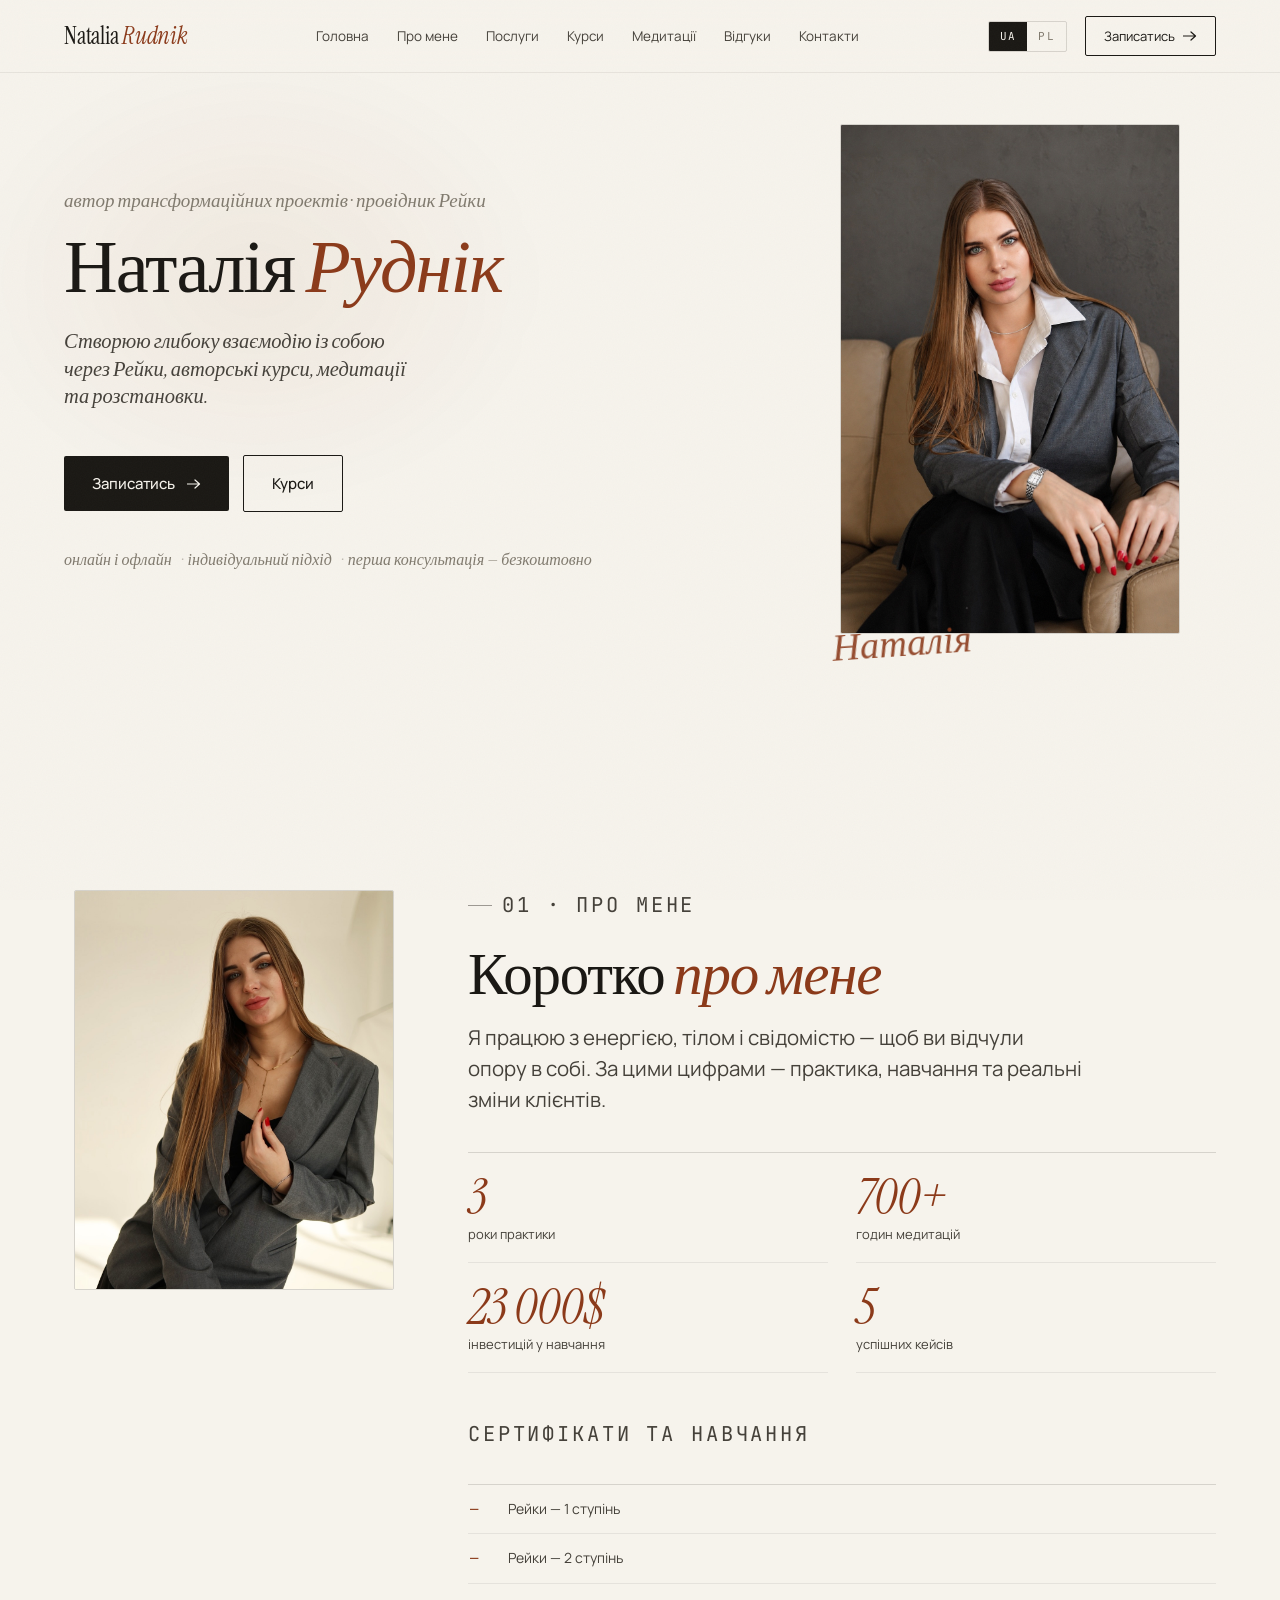
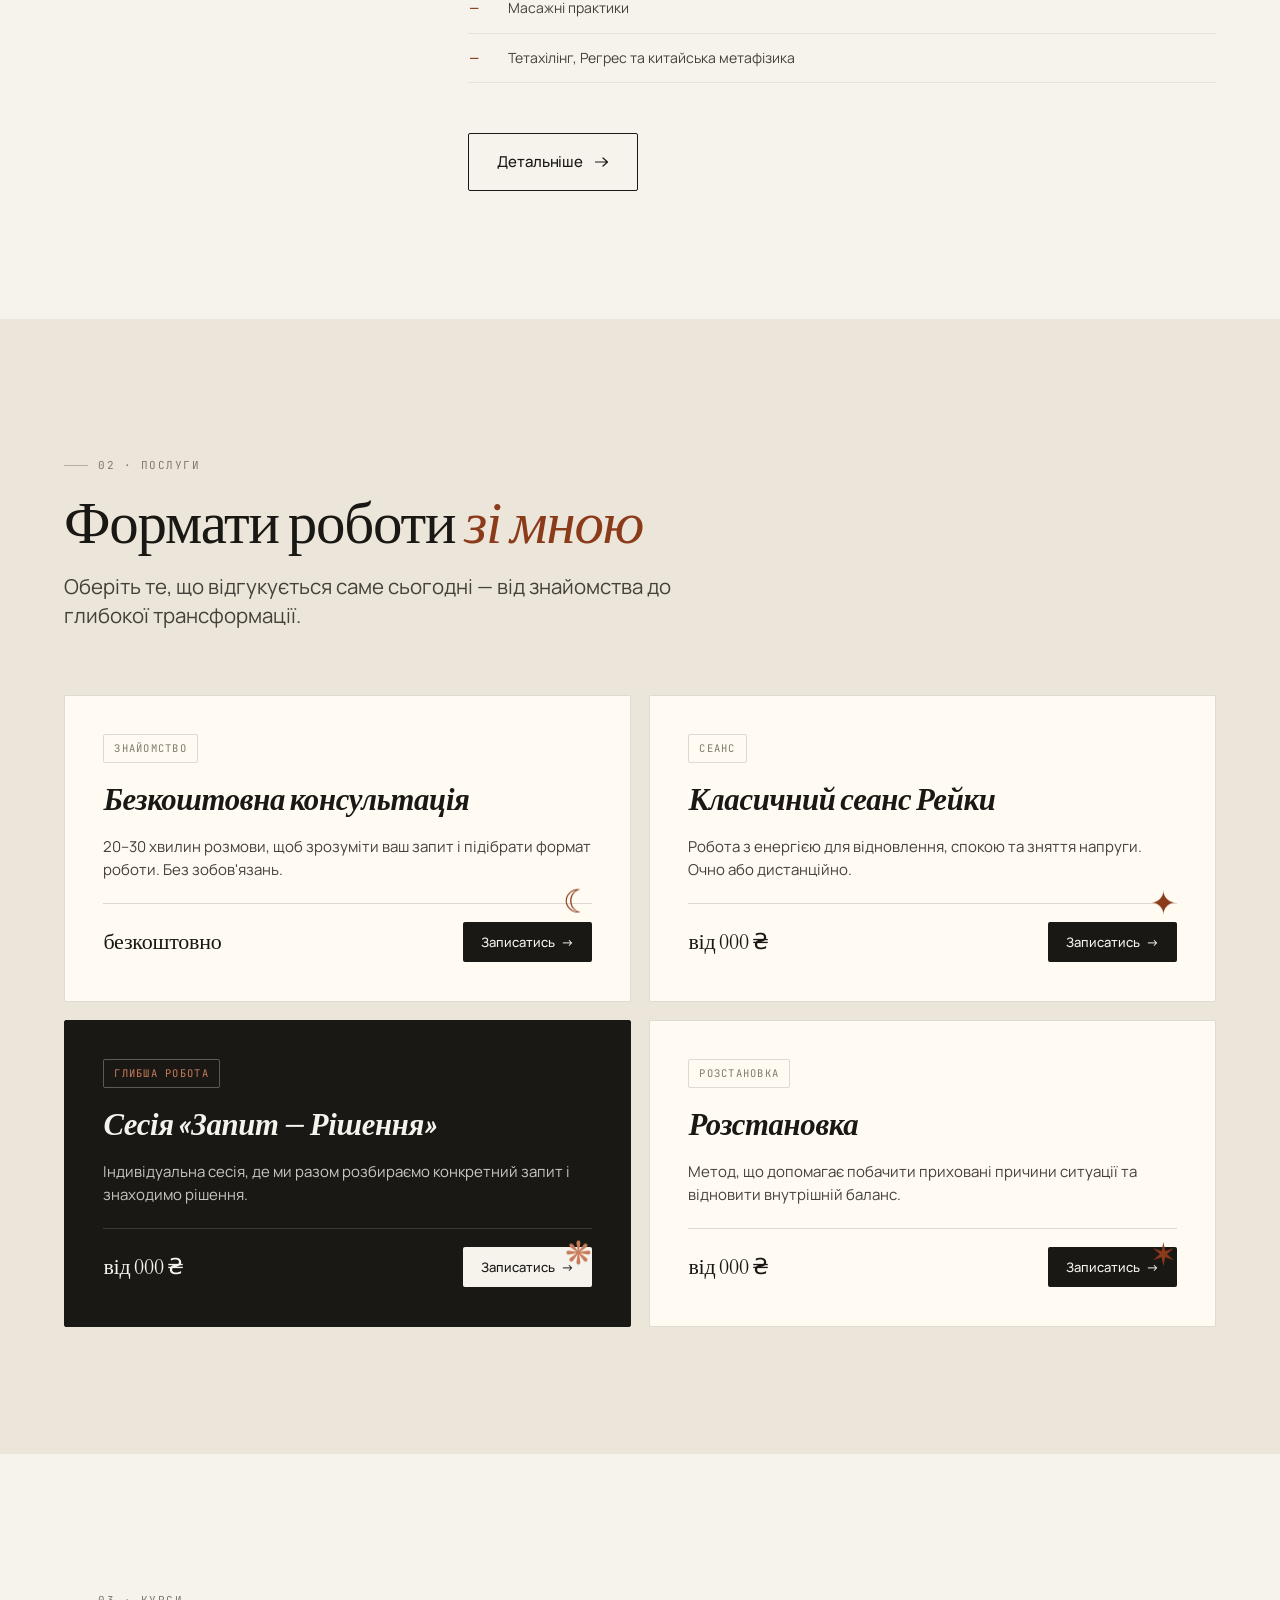
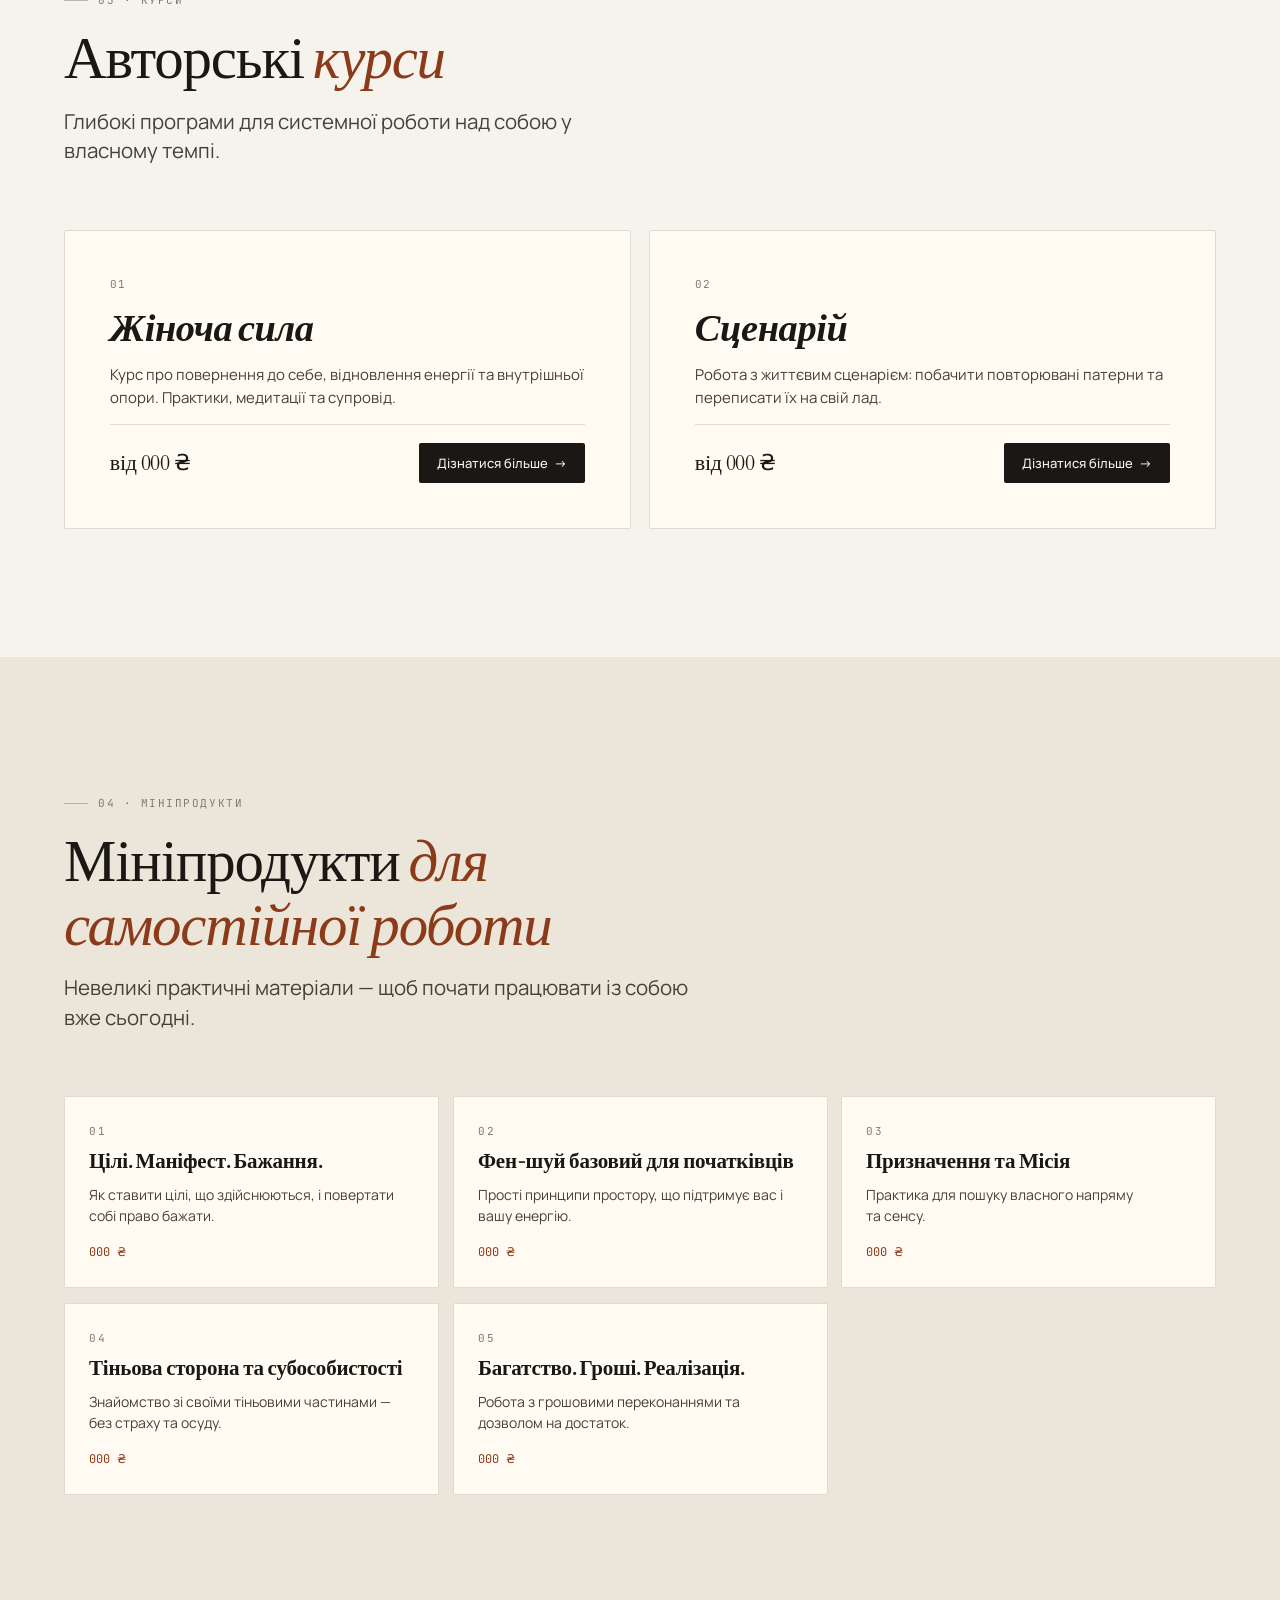
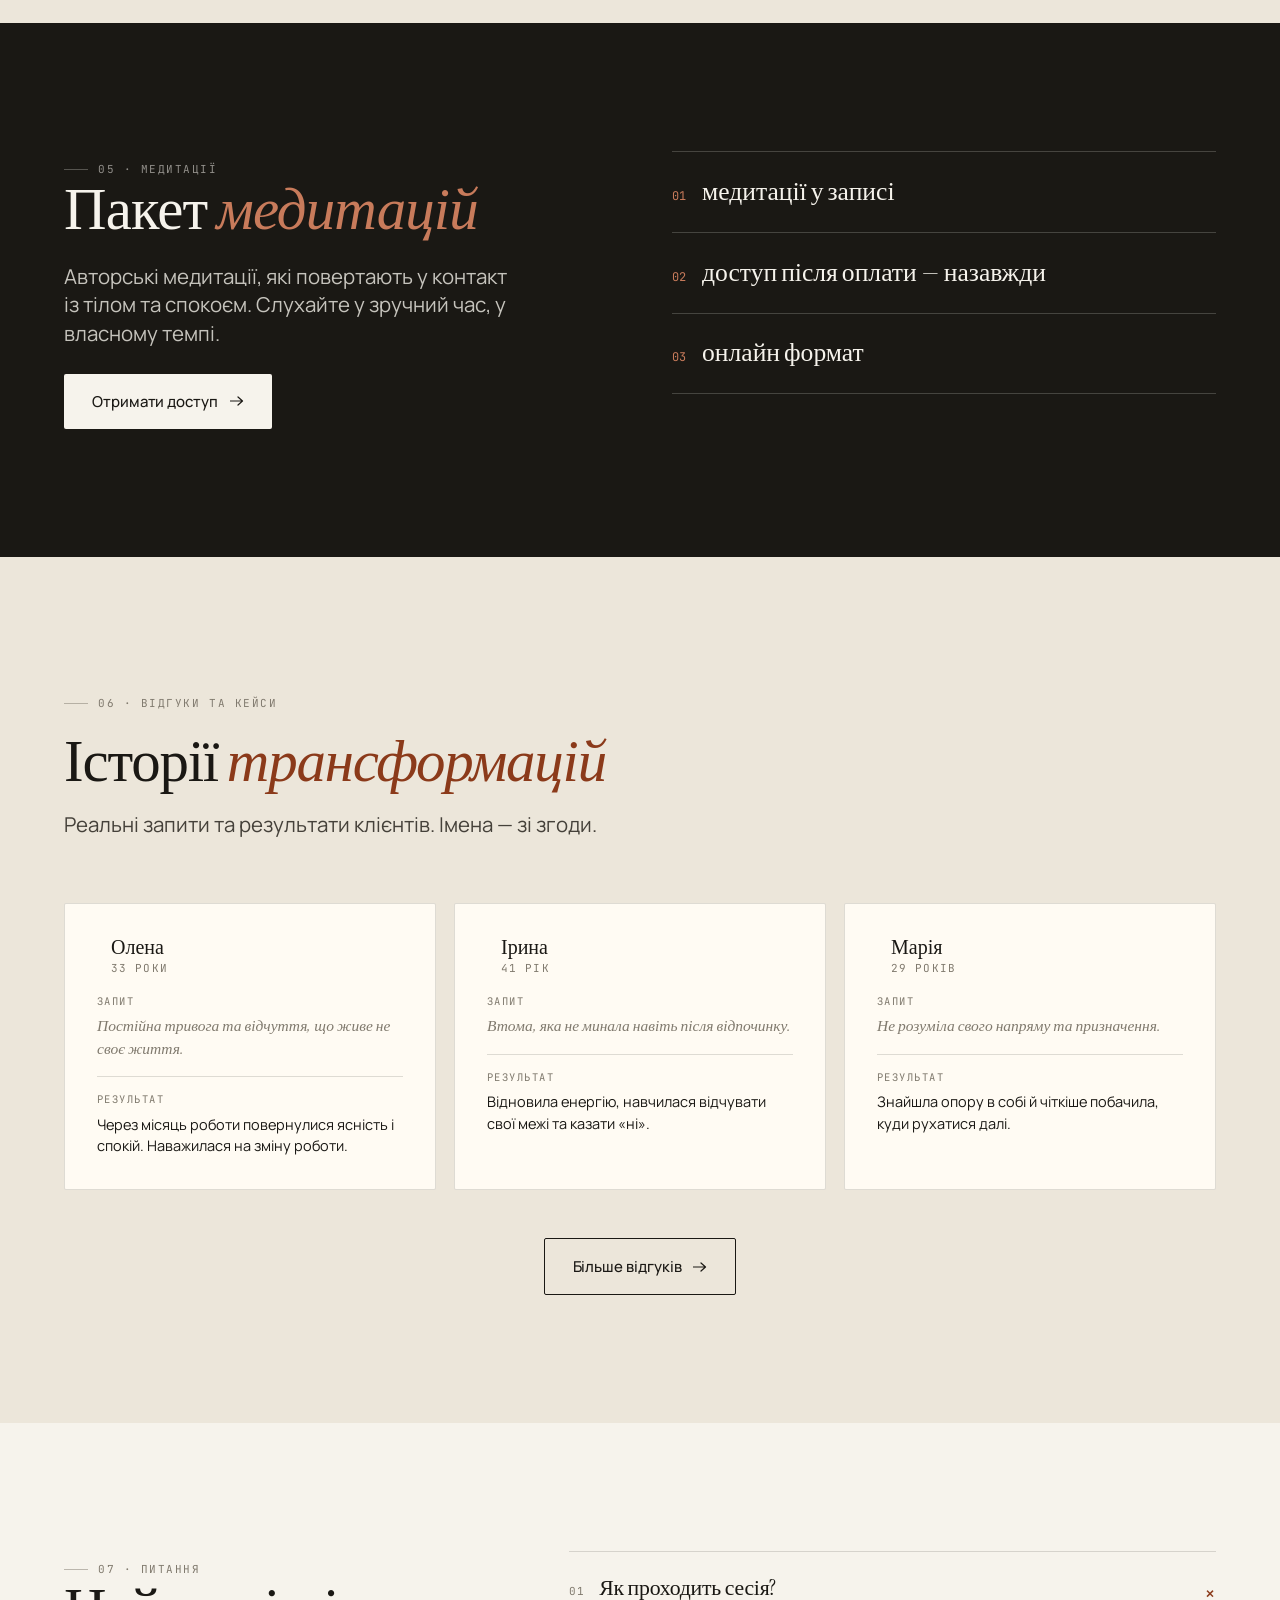
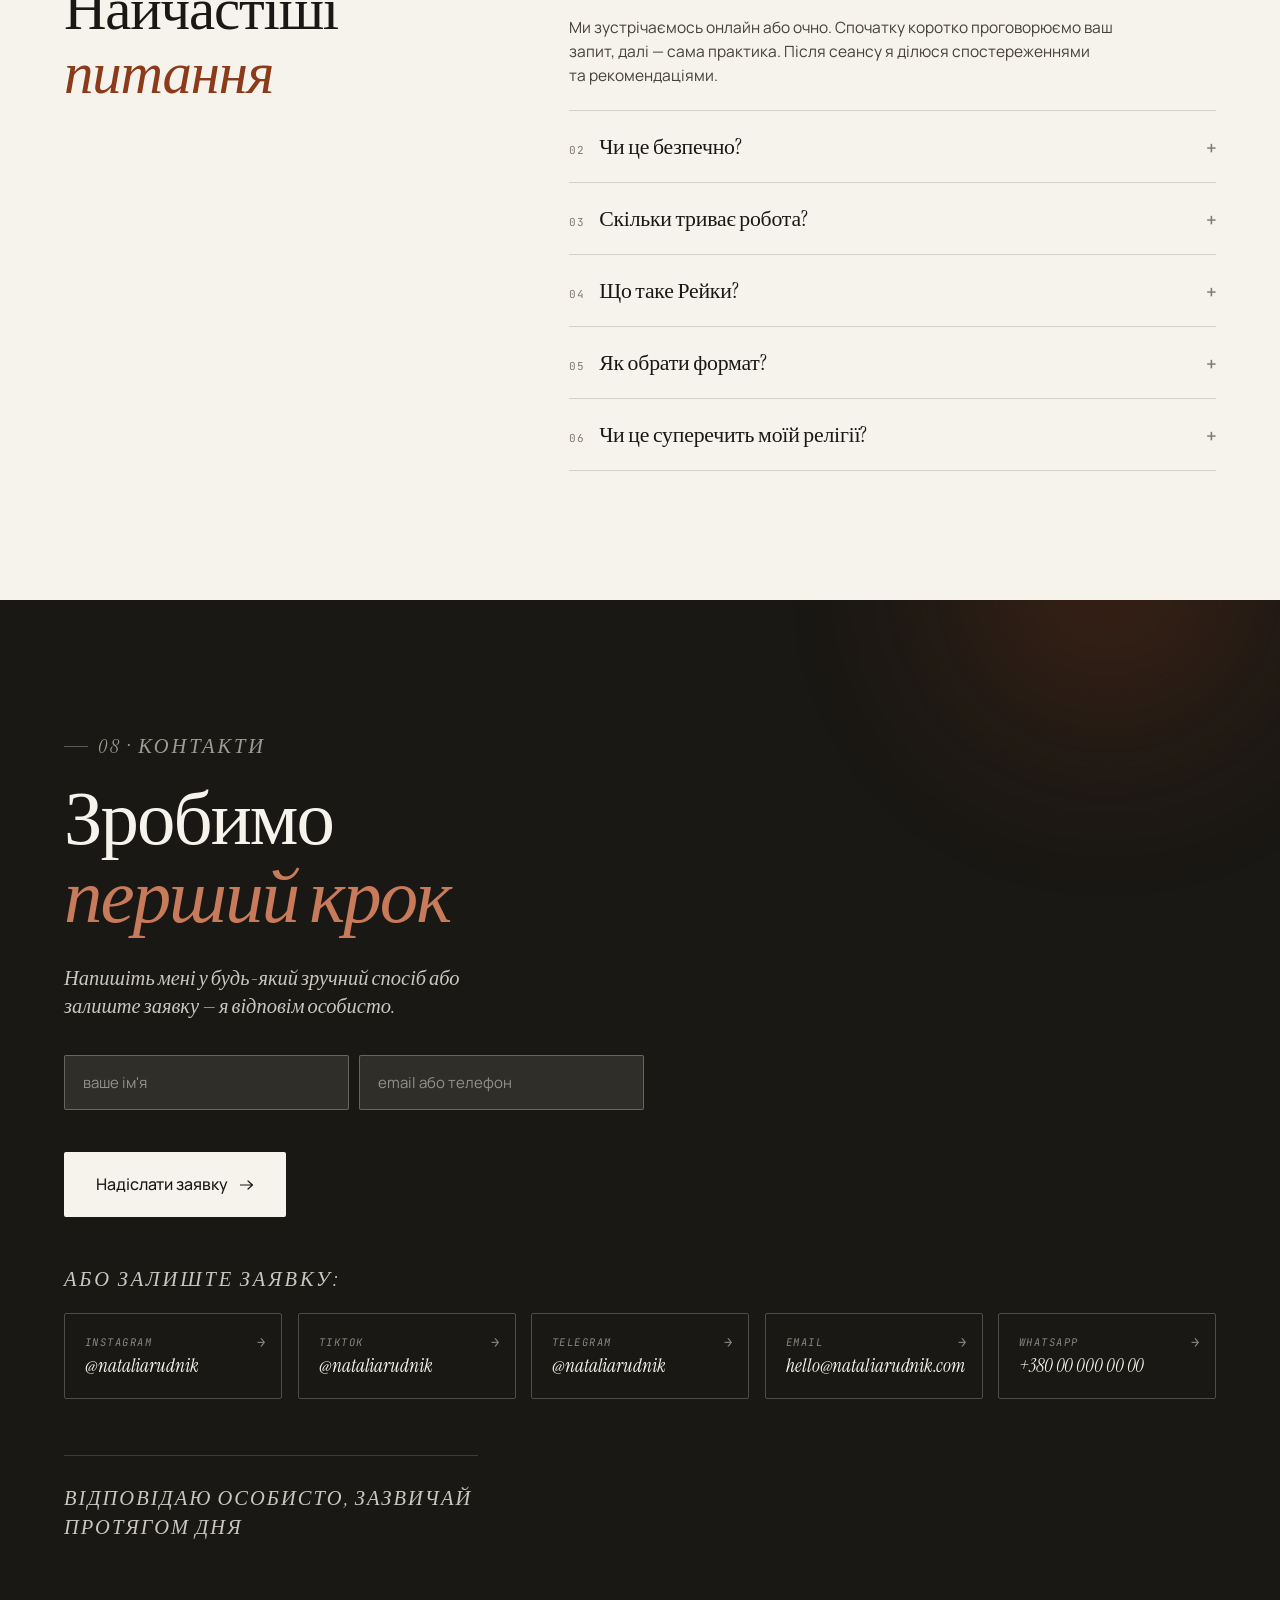
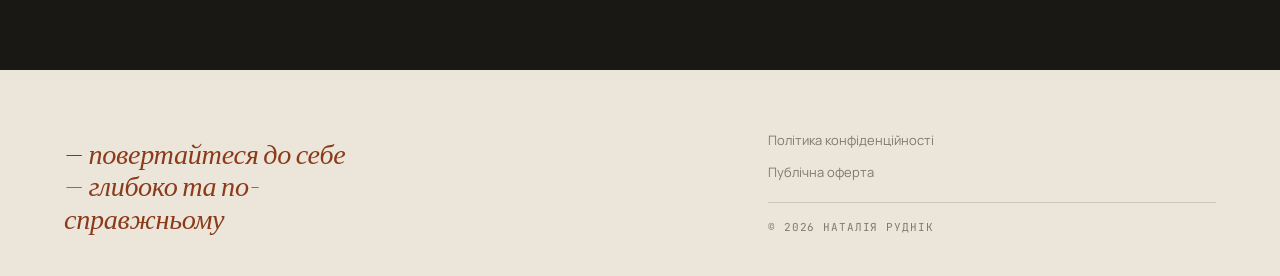
==== index.src.html @ b7f452f5 "Rebuild site to new content brief New 9-section structure: Hero, About (stats + certs), Services (4)" ====
<!doctype html>
<html lang="uk">
<head>
  <meta charset="utf-8" />
  <meta name="viewport" content="width=device-width, initial-scale=1, viewport-fit=cover" />

  <title>Наталія Руднік — Рейки, авторські курси та медитації</title>
  <meta name="description" content="Наталія Руднік — провідник Рейки, автор трансформаційних проектів. Сеанси Рейки, розстановки, авторські курси та медитації для глибокої взаємодії із собою." />
  <meta name="keywords" content="Рейки, сеанс Рейки, провідник Рейки, розстановки, медитації, авторські курси, Наталія Руднік, трансформація, енергопрактик" />
  <meta name="author" content="Наталія Руднік" />
  <meta name="robots" content="index, follow, max-image-preview:large, max-snippet:-1" />
  <meta name="theme-color" content="#f6f3ec" />
  <link rel="canonical" href="https://nataliarudnik.com/" />
  <link rel="alternate" hreflang="uk" href="https://nataliarudnik.com/" />
  <link rel="alternate" hreflang="pl" href="https://nataliarudnik.com/?lang=pl" />
  <link rel="alternate" hreflang="x-default" href="https://nataliarudnik.com/" />

  <meta property="og:type" content="website" />
  <meta property="og:site_name" content="Наталія Руднік" />
  <meta property="og:title" content="Наталія Руднік — Рейки, авторські курси та медитації" />
  <meta property="og:description" content="Провідник Рейки та автор трансформаційних проектів. Сеанси, розстановки, курси та медитації." />
  <meta property="og:url" content="https://nataliarudnik.com/" />
  <meta property="og:locale" content="uk_UA" />
  <meta property="og:locale:alternate" content="pl_PL" />
  <meta property="og:image" content="https://nataliarudnik.com/assets/hero.jpg" />
  <meta property="og:image:width" content="1023" />
  <meta property="og:image:height" content="1537" />
  <meta property="og:image:alt" content="Наталія Руднік — провідник Рейки" />
  <meta name="twitter:card" content="summary_large_image" />
  <meta name="twitter:title" content="Наталія Руднік — Рейки, авторські курси та медитації" />
  <meta name="twitter:description" content="Провідник Рейки та автор трансформаційних проектів." />
  <meta name="twitter:image" content="https://nataliarudnik.com/assets/hero.jpg" />

  <link rel="preconnect" href="https://fonts.googleapis.com" />
  <link rel="preconnect" href="https://fonts.gstatic.com" crossorigin />
  <link href="https://fonts.googleapis.com/css2?family=Instrument+Serif:ital@0;1&family=Manrope:wght@400;500;600;700&family=JetBrains+Mono:wght@400;500&display=swap" rel="stylesheet" />

  <link rel="stylesheet" href="styles.css" />

  <script type="application/ld+json">
  {
    "@context": "https://schema.org",
    "@graph": [
      {
        "@type": "ProfessionalService",
        "@id": "https://nataliarudnik.com/#business",
        "name": "Наталія Руднік — Рейки, курси та медитації",
        "description": "Сеанси Рейки, розстановки, авторські курси та медитації для глибокої взаємодії із собою.",
        "url": "https://nataliarudnik.com/",
        "image": "https://nataliarudnik.com/assets/hero.jpg",
        "priceRange": "₴₴",
        "email": "hello@nataliarudnik.com",
        "areaServed": { "@type": "Place", "name": "Україна та весь світ (дистанційно)" },
        "availableLanguage": ["uk", "pl"],
        "founder": { "@id": "https://nataliarudnik.com/#person" },
        "hasOfferCatalog": {
          "@type": "OfferCatalog",
          "name": "Послуги",
          "itemListElement": [
            { "@type": "Offer", "itemOffered": { "@type": "Service", "name": "Безкоштовна консультація" } },
            { "@type": "Offer", "itemOffered": { "@type": "Service", "name": "Класичний сеанс Рейки" } },
            { "@type": "Offer", "itemOffered": { "@type": "Service", "name": "Сесія «Запит — Рішення»" } },
            { "@type": "Offer", "itemOffered": { "@type": "Service", "name": "Розстановка" } }
          ]
        }
      },
      {
        "@type": "Person",
        "@id": "https://nataliarudnik.com/#person",
        "name": "Наталія Руднік",
        "jobTitle": "Провідник Рейки, автор трансформаційних проектів",
        "knowsAbout": ["Рейки", "Розстановки", "Медитації", "Тетахілінг", "Регрес", "Китайська метафізика"],
        "url": "https://nataliarudnik.com/"
      },
      {
        "@type": "WebSite",
        "@id": "https://nataliarudnik.com/#website",
        "url": "https://nataliarudnik.com/",
        "name": "Наталія Руднік",
        "inLanguage": ["uk", "pl"],
        "publisher": { "@id": "https://nataliarudnik.com/#person" }
      },
      {
        "@type": "FAQPage",
        "@id": "https://nataliarudnik.com/#faq",
        "mainEntity": [
          { "@type": "Question", "name": "Як проходить сесія?", "acceptedAnswer": { "@type": "Answer", "text": "Ми зустрічаємось онлайн або очно. Спочатку коротко проговорюємо ваш запит, далі — сама практика. Після сеансу я ділюся спостереженнями та рекомендаціями." } },
          { "@type": "Question", "name": "Чи це безпечно?", "acceptedAnswer": { "@type": "Answer", "text": "Так. Рейки — м'який метод, що не має протипоказань. Він не замінює медичну допомогу, а доповнює турботу про себе." } },
          { "@type": "Question", "name": "Скільки триває робота?", "acceptedAnswer": { "@type": "Answer", "text": "Залежить від запиту. Іноді достатньо одного сеансу, для глибших змін — серія зустрічей або курс." } },
          { "@type": "Question", "name": "Що таке Рейки?", "acceptedAnswer": { "@type": "Answer", "text": "Це практика роботи з енергією для відновлення балансу, спокою та ресурсу. Працює м'яко — через дотик або дистанційно." } },
          { "@type": "Question", "name": "Як обрати формат?", "acceptedAnswer": { "@type": "Answer", "text": "Найпростіше — почати з безкоштовної консультації. За 20–30 хвилин я зрозумію ваш запит і підкажу, що підійде саме вам." } },
          { "@type": "Question", "name": "Чи це суперечить моїй релігії?", "acceptedAnswer": { "@type": "Answer", "text": "Ні. Рейки — це не релігія і не вимагає віри. Це практика турботи про себе, яка поєднується з будь-яким світоглядом." } }
        ]
      }
    ]
  }
  </script>
</head>
<body>
  <a href="#main" class="skip-link">Перейти до вмісту</a>
  <div class="scroll-progress" aria-hidden="true"></div>

  <!-- ── HEADER / NAV ───────────────────────────────────────────────────── -->
  <header class="nav">
   <div class="wrap nav-inner">
    <a href="#top" class="nav-mark" aria-label="Наталія Руднік — на початок">
      <span>Natalia <i>Rudnik</i></span>
    </a>
    <nav class="nav-links" aria-label="Основна навігація">
      <a href="#top"         data-i18n="nav.home">Головна</a>
      <a href="#about"       data-i18n="nav.about">Про мене</a>
      <a href="#services"    data-i18n="nav.services">Послуги</a>
      <a href="#courses"     data-i18n="nav.courses">Курси</a>
      <a href="#meditations" data-i18n="nav.meditations">Медитації</a>
      <a href="#reviews"     data-i18n="nav.reviews">Відгуки</a>
      <a href="#contacts"    data-i18n="nav.contacts">Контакти</a>
    </nav>
    <div class="nav-right">
      <div class="lang-toggle" role="group" aria-label="Мова сайту">
        <button type="button" data-lang="uk" data-on="1" aria-label="Українська">UA</button>
        <button type="button" data-lang="pl" data-on="0" aria-label="Polski">PL</button>
      </div>
      <a href="#contacts" class="nav-cta">
        <span data-i18n="nav.book">Записатись</span>
        <svg class="arrow" width="14" height="10" viewBox="0 0 14 10" fill="none" aria-hidden="true"><path d="M0 5h12.5M8 1l4.5 4-4.5 4" stroke="currentColor" stroke-width="1.2" stroke-linecap="round" stroke-linejoin="round"/></svg>
      </a>
      <button type="button" class="nav-burger" aria-label="Меню" aria-expanded="false" aria-controls="mobileMenu">
        <span></span><span></span><span></span>
      </button>
    </div>
   </div>
  </header>

  <!-- ── MOBILE MENU ────────────────────────────────────────────────────── -->
  <div class="mobile-menu" id="mobileMenu" data-open="0" aria-hidden="true">
    <nav class="mobile-menu-links" aria-label="Мобільне меню">
      <a href="#top"><span class="idx" aria-hidden="true">01</span><span data-i18n="nav.home">Головна</span></a>
      <a href="#about"><span class="idx" aria-hidden="true">02</span><span data-i18n="nav.about">Про мене</span></a>
      <a href="#services"><span class="idx" aria-hidden="true">03</span><span data-i18n="nav.services">Послуги</span></a>
      <a href="#courses"><span class="idx" aria-hidden="true">04</span><span data-i18n="nav.courses">Курси</span></a>
      <a href="#meditations"><span class="idx" aria-hidden="true">05</span><span data-i18n="nav.meditations">Медитації</span></a>
      <a href="#reviews"><span class="idx" aria-hidden="true">06</span><span data-i18n="nav.reviews">Відгуки</span></a>
      <a href="#contacts"><span class="idx" aria-hidden="true">07</span><span data-i18n="nav.contacts">Контакти</span></a>
    </nav>
    <a href="#contacts" class="btn mobile-menu-cta">
      <span data-i18n="nav.book">Записатись</span>
      <svg class="arrow" width="14" height="10" viewBox="0 0 14 10" fill="none" aria-hidden="true"><path d="M0 5h12.5M8 1l4.5 4-4.5 4" stroke="currentColor" stroke-width="1.2" stroke-linecap="round" stroke-linejoin="round"/></svg>
    </a>
  </div>

  <main id="main">
    <!-- ── HERO ─────────────────────────────────────────────────────────── -->
    <section class="hero wrap" id="top">
      <div class="hero-grid">
        <div>
          <p class="hero-positioning" data-i18n="hero.positioning">автор трансформаційних проектів · провідник Рейки</p>
          <h1 data-i18n-html="hero.h1">Наталія <span class="it">Руднік</span></h1>
          <p class="hero-sub" data-i18n="hero.sub">Створюю глибоку взаємодію із собою через Рейки, авторські курси, медитації та розстановки.</p>
          <div class="hero-actions">
            <a href="#contacts" class="btn">
              <span data-i18n="hero.ctaBook">Записатись</span>
              <svg class="arrow" width="14" height="10" viewBox="0 0 14 10" fill="none" aria-hidden="true"><path d="M0 5h12.5M8 1l4.5 4-4.5 4" stroke="currentColor" stroke-width="1.2" stroke-linecap="round" stroke-linejoin="round"/></svg>
            </a>
            <a href="#courses" class="btn btn-ghost"><span data-i18n="hero.ctaCourses">Курси</span></a>
          </div>
          <ul class="hero-meta">
            <li data-i18n="hero.meta.0">онлайн і офлайн</li>
            <li data-i18n="hero.meta.1">індивідуальний підхід</li>
            <li data-i18n="hero.meta.2">перша консультація — безкоштовно</li>
          </ul>
        </div>
        <div class="hero-portrait-wrap">
          <img class="hero-portrait" src="assets/hero.jpg" width="1023" height="1537"
               alt="Наталія Руднік — провідник Рейки та автор трансформаційних проектів" />
          <div class="signature" aria-hidden="true">Наталія</div>
        </div>
      </div>
    </section>

    <!-- ── ABOUT ────────────────────────────────────────────────────────── -->
    <section id="about">
      <div class="wrap">
        <div class="about-grid">
          <div class="about-portrait" data-reveal data-reveal-kind="scale">
            <img src="assets/about-portrait.jpg" width="1080" height="1350"
                 alt="Наталія Руднік — провідник Рейки" />
          </div>
          <div class="about-body" data-reveal>
            <p class="kicker" data-i18n="about.kicker">01 · про мене</p>
            <h2 data-i18n-html="about.title">Коротко <span class="it">про мене</span></h2>
            <p class="lead" data-i18n="about.intro">Я працюю з енергією, тілом і свідомістю — щоб ви відчули опору в собі.</p>
            <div class="stats">
              <div class="stat" data-reveal style="transition-delay:0ms"><span class="value" data-i18n="about.stats.0.value">3</span><span class="label" data-i18n="about.stats.0.label">роки практики</span></div>
              <div class="stat" data-reveal style="transition-delay:80ms"><span class="value" data-i18n="about.stats.1.value">700+</span><span class="label" data-i18n="about.stats.1.label">годин медитацій</span></div>
              <div class="stat" data-reveal style="transition-delay:160ms"><span class="value" data-i18n="about.stats.2.value">23 000$</span><span class="label" data-i18n="about.stats.2.label">інвестицій у навчання</span></div>
              <div class="stat" data-reveal style="transition-delay:240ms"><span class="value" data-i18n="about.stats.3.value">5</span><span class="label" data-i18n="about.stats.3.label">успішних кейсів</span></div>
            </div>
            <p class="certs-label" data-i18n="about.certsLabel">сертифікати та навчання</p>
            <ul class="creds">
              <li data-i18n="about.certs.0">Рейки — 1 ступінь</li>
              <li data-i18n="about.certs.1">Рейки — 2 ступінь</li>
              <li data-i18n="about.certs.2">Масажні практики</li>
              <li data-i18n="about.certs.3">Тетахілінг, Регрес та китайська метафізика</li>
            </ul>
            <a href="#contacts" class="btn btn-ghost about-cta">
              <span data-i18n="about.cta">Детальніше</span>
              <svg class="arrow" width="14" height="10" viewBox="0 0 14 10" fill="none" aria-hidden="true"><path d="M0 5h12.5M8 1l4.5 4-4.5 4" stroke="currentColor" stroke-width="1.2" stroke-linecap="round" stroke-linejoin="round"/></svg>
            </a>
          </div>
        </div>
      </div>
    </section>

    <!-- ── SERVICES ─────────────────────────────────────────────────────── -->
    <section class="services" id="services">
      <div class="wrap">
        <div class="sec-head" data-reveal>
          <p class="kicker" data-i18n="services.kicker">02 · послуги</p>
          <h2 data-i18n-html="services.title">Формати роботи <span class="it">зі мною</span></h2>
          <p class="sec-sub" data-i18n="services.sub">Оберіть те, що відгукується саме сьогодні.</p>
        </div>
        <div class="svc-grid">
          <article class="svc-card" data-featured="0" data-reveal style="transition-delay:0ms">
            <div class="svc-top">
              <span class="svc-tag" data-i18n="services.items.0.tag">знайомство</span>
              <span class="svc-glyph" aria-hidden="true" data-parallax="-0.07">☾</span>
            </div>
            <h3 class="svc-name" data-i18n="services.items.0.name">Безкоштовна консультація</h3>
            <p class="svc-desc" data-i18n="services.items.0.desc">20–30 хвилин розмови, щоб зрозуміти ваш запит.</p>
            <div class="svc-foot">
              <span class="svc-price" data-i18n="services.items.0.price">безкоштовно</span>
              <a href="#contacts" class="btn-card"><span data-i18n="services.items.0.cta">Записатись</span> →</a>
            </div>
          </article>
          <article class="svc-card" data-featured="0" data-reveal style="transition-delay:120ms">
            <div class="svc-top">
              <span class="svc-tag" data-i18n="services.items.1.tag">сеанс</span>
              <span class="svc-glyph" aria-hidden="true" data-parallax="-0.07">✦</span>
            </div>
            <h3 class="svc-name" data-i18n="services.items.1.name">Класичний сеанс Рейки</h3>
            <p class="svc-desc" data-i18n="services.items.1.desc">Робота з енергією для відновлення та спокою.</p>
            <div class="svc-foot">
              <span class="svc-price" data-i18n="services.items.1.price">від 000 ₴</span>
              <a href="#contacts" class="btn-card"><span data-i18n="services.items.1.cta">Записатись</span> →</a>
            </div>
          </article>
          <article class="svc-card" data-featured="1" data-reveal style="transition-delay:240ms">
            <div class="svc-top">
              <span class="svc-tag" data-i18n="services.items.2.tag">глибша робота</span>
              <span class="svc-glyph" aria-hidden="true" data-parallax="-0.07">❋</span>
            </div>
            <h3 class="svc-name" data-i18n="services.items.2.name">Сесія «Запит — Рішення»</h3>
            <p class="svc-desc" data-i18n="services.items.2.desc">Індивідуальна сесія, де ми разом знаходимо рішення.</p>
            <div class="svc-foot">
              <span class="svc-price" data-i18n="services.items.2.price">від 000 ₴</span>
              <a href="#contacts" class="btn-card"><span data-i18n="services.items.2.cta">Записатись</span> →</a>
            </div>
          </article>
          <article class="svc-card" data-featured="0" data-reveal style="transition-delay:360ms">
            <div class="svc-top">
              <span class="svc-tag" data-i18n="services.items.3.tag">розстановка</span>
              <span class="svc-glyph" aria-hidden="true" data-parallax="-0.07">✶</span>
            </div>
            <h3 class="svc-name" data-i18n="services.items.3.name">Розстановка</h3>
            <p class="svc-desc" data-i18n="services.items.3.desc">Метод, що допомагає відновити внутрішній баланс.</p>
            <div class="svc-foot">
              <span class="svc-price" data-i18n="services.items.3.price">від 000 ₴</span>
              <a href="#contacts" class="btn-card"><span data-i18n="services.items.3.cta">Записатись</span> →</a>
            </div>
          </article>
        </div>
      </div>
    </section>

    <!-- ── COURSES ──────────────────────────────────────────────────────── -->
    <section class="courses" id="courses">
      <div class="wrap">
        <div class="sec-head" data-reveal>
          <p class="kicker" data-i18n="courses.kicker">03 · курси</p>
          <h2 data-i18n-html="courses.title">Авторські <span class="it">курси</span></h2>
          <p class="sec-sub" data-i18n="courses.sub">Глибокі програми для системної роботи над собою.</p>
        </div>
        <div class="course-grid">
          <article class="course-card" data-reveal style="transition-delay:0ms">
            <span class="course-no" aria-hidden="true">01</span>
            <h3 class="course-name" data-i18n="courses.items.0.name">Жіноча сила</h3>
            <p class="course-desc" data-i18n="courses.items.0.desc">Курс про повернення до себе та відновлення енергії.</p>
            <div class="course-foot">
              <span class="svc-price" data-i18n="courses.items.0.price">від 000 ₴</span>
              <a href="#contacts" class="btn-card"><span data-i18n="courses.items.0.cta">Дізнатися більше</span> →</a>
            </div>
          </article>
          <article class="course-card" data-reveal style="transition-delay:140ms">
            <span class="course-no" aria-hidden="true">02</span>
            <h3 class="course-name" data-i18n="courses.items.1.name">Сценарій</h3>
            <p class="course-desc" data-i18n="courses.items.1.desc">Робота з життєвим сценарієм та повторюваними патернами.</p>
            <div class="course-foot">
              <span class="svc-price" data-i18n="courses.items.1.price">від 000 ₴</span>
              <a href="#contacts" class="btn-card"><span data-i18n="courses.items.1.cta">Дізнатися більше</span> →</a>
            </div>
          </article>
        </div>
      </div>
    </section>

    <!-- ── MINI PRODUCTS ────────────────────────────────────────────────── -->
    <section class="mini" id="mini">
      <div class="wrap">
        <div class="sec-head" data-reveal>
          <p class="kicker" data-i18n="mini.kicker">04 · мініпродукти</p>
          <h2 data-i18n-html="mini.title">Мініпродукти <span class="it">для самостійної роботи</span></h2>
          <p class="sec-sub" data-i18n="mini.sub">Невеликі практичні матеріали — щоб почати вже сьогодні.</p>
        </div>
        <div class="mini-grid">
          <article class="mini-card" data-reveal style="transition-delay:0ms">
            <span class="mini-no" aria-hidden="true">01</span>
            <h3 class="mini-name" data-i18n="mini.items.0.name">Цілі. Маніфест. Бажання.</h3>
            <p class="mini-desc" data-i18n="mini.items.0.desc">Як ставити цілі, що здійснюються.</p>
            <span class="mini-price" data-i18n="mini.priceLabel">000 ₴</span>
          </article>
          <article class="mini-card" data-reveal style="transition-delay:80ms">
            <span class="mini-no" aria-hidden="true">02</span>
            <h3 class="mini-name" data-i18n="mini.items.1.name">Фен-шуй базовий для початківців</h3>
            <p class="mini-desc" data-i18n="mini.items.1.desc">Прості принципи простору, що підтримує вас.</p>
            <span class="mini-price" data-i18n="mini.priceLabel">000 ₴</span>
          </article>
          <article class="mini-card" data-reveal style="transition-delay:160ms">
            <span class="mini-no" aria-hidden="true">03</span>
            <h3 class="mini-name" data-i18n="mini.items.2.name">Призначення та Місія</h3>
            <p class="mini-desc" data-i18n="mini.items.2.desc">Практика для пошуку власного напряму.</p>
            <span class="mini-price" data-i18n="mini.priceLabel">000 ₴</span>
          </article>
          <article class="mini-card" data-reveal style="transition-delay:240ms">
            <span class="mini-no" aria-hidden="true">04</span>
            <h3 class="mini-name" data-i18n="mini.items.3.name">Тіньова сторона та субособистості</h3>
            <p class="mini-desc" data-i18n="mini.items.3.desc">Знайомство зі своїми тіньовими частинами.</p>
            <span class="mini-price" data-i18n="mini.priceLabel">000 ₴</span>
          </article>
          <article class="mini-card" data-reveal style="transition-delay:320ms">
            <span class="mini-no" aria-hidden="true">05</span>
            <h3 class="mini-name" data-i18n="mini.items.4.name">Багатство. Гроші. Реалізація.</h3>
            <p class="mini-desc" data-i18n="mini.items.4.desc">Робота з грошовими переконаннями.</p>
            <span class="mini-price" data-i18n="mini.priceLabel">000 ₴</span>
          </article>
        </div>
      </div>
    </section>

    <!-- ── MEDITATIONS ──────────────────────────────────────────────────── -->
    <section class="meditations" id="meditations">
      <div class="wrap">
        <div class="med-grid">
          <div class="pin" data-reveal data-reveal-kind="left">
            <p class="kicker" data-i18n="meditations.kicker">05 · медитації</p>
            <h2 data-i18n-html="meditations.title">Пакет <span class="it">медитацій</span></h2>
            <p class="lead" data-i18n="meditations.sub">Авторські медитації, які повертають у контакт із тілом та спокоєм.</p>
            <a href="#contacts" class="btn med-cta">
              <span data-i18n="meditations.cta">Отримати доступ</span>
              <svg class="arrow" width="14" height="10" viewBox="0 0 14 10" fill="none" aria-hidden="true"><path d="M0 5h12.5M8 1l4.5 4-4.5 4" stroke="currentColor" stroke-width="1.2" stroke-linecap="round" stroke-linejoin="round"/></svg>
            </a>
          </div>
          <ul class="med-features">
            <li data-reveal style="transition-delay:0ms"><span class="med-no" aria-hidden="true">01</span><span data-i18n="meditations.features.0">медитації у записі</span></li>
            <li data-reveal style="transition-delay:90ms"><span class="med-no" aria-hidden="true">02</span><span data-i18n="meditations.features.1">доступ після оплати — назавжди</span></li>
            <li data-reveal style="transition-delay:180ms"><span class="med-no" aria-hidden="true">03</span><span data-i18n="meditations.features.2">онлайн формат</span></li>
          </ul>
        </div>
      </div>
    </section>

    <!-- ── REVIEWS & CASES ──────────────────────────────────────────────── -->
    <section class="reviews" id="reviews">
      <div class="wrap">
        <div class="sec-head" data-reveal>
          <p class="kicker" data-i18n="reviews.kicker">06 · відгуки та кейси</p>
          <h2 data-i18n-html="reviews.title">Історії <span class="it">трансформацій</span></h2>
          <p class="sec-sub" data-i18n="reviews.sub">Реальні запити та результати клієнтів.</p>
        </div>
        <div class="review-grid">
          <article class="review" data-reveal style="transition-delay:0ms">
            <div class="review-head">
              <div class="ph review-photo" role="img" aria-label="Олена"></div>
              <div>
                <div class="name" data-i18n="reviews.items.0.name">Олена</div>
                <div class="role" data-i18n="reviews.items.0.role">33 роки</div>
              </div>
            </div>
            <div class="review-block">
              <span class="review-label" data-i18n="reviews.requestLabel">Запит</span>
              <p class="review-request" data-i18n="reviews.items.0.request">Постійна тривога.</p>
            </div>
            <div class="review-block">
              <span class="review-label" data-i18n="reviews.resultLabel">Результат</span>
              <p class="review-result" data-i18n="reviews.items.0.result">Повернулися ясність і спокій.</p>
            </div>
          </article>
          <article class="review" data-reveal style="transition-delay:120ms">
            <div class="review-head">
              <div class="ph review-photo" role="img" aria-label="Ірина"></div>
              <div>
                <div class="name" data-i18n="reviews.items.1.name">Ірина</div>
                <div class="role" data-i18n="reviews.items.1.role">41 рік</div>
              </div>
            </div>
            <div class="review-block">
              <span class="review-label" data-i18n="reviews.requestLabel">Запит</span>
              <p class="review-request" data-i18n="reviews.items.1.request">Втома, яка не минала.</p>
            </div>
            <div class="review-block">
              <span class="review-label" data-i18n="reviews.resultLabel">Результат</span>
              <p class="review-result" data-i18n="reviews.items.1.result">Відновила енергію та межі.</p>
            </div>
          </article>
          <article class="review" data-reveal style="transition-delay:240ms">
            <div class="review-head">
              <div class="ph review-photo" role="img" aria-label="Марія"></div>
              <div>
                <div class="name" data-i18n="reviews.items.2.name">Марія</div>
                <div class="role" data-i18n="reviews.items.2.role">29 років</div>
              </div>
            </div>
            <div class="review-block">
              <span class="review-label" data-i18n="reviews.requestLabel">Запит</span>
              <p class="review-request" data-i18n="reviews.items.2.request">Не розуміла свого напряму.</p>
            </div>
            <div class="review-block">
              <span class="review-label" data-i18n="reviews.resultLabel">Результат</span>
              <p class="review-result" data-i18n="reviews.items.2.result">Знайшла опору в собі.</p>
            </div>
          </article>
        </div>
        <div class="reviews-foot" data-reveal>
          <a href="#contacts" class="btn btn-ghost">
            <span data-i18n="reviews.cta">Більше відгуків</span>
            <svg class="arrow" width="14" height="10" viewBox="0 0 14 10" fill="none" aria-hidden="true"><path d="M0 5h12.5M8 1l4.5 4-4.5 4" stroke="currentColor" stroke-width="1.2" stroke-linecap="round" stroke-linejoin="round"/></svg>
          </a>
        </div>
      </div>
    </section>

    <!-- ── FAQ ──────────────────────────────────────────────────────────── -->
    <section class="faq" id="faq">
      <div class="wrap">
        <div class="faq-grid">
          <div class="pin" data-reveal data-reveal-kind="left">
            <p class="kicker" data-i18n="faq.kicker">07 · питання</p>
            <h2 data-i18n-html="faq.title">Найчастіші <span class="it">питання</span></h2>
          </div>
          <div class="faq-list">
            <div class="faq-item" data-open="1" data-reveal style="transition-delay:0ms">
              <div class="faq-q" role="button" tabindex="0" aria-expanded="true">
                <span class="label"><span class="num">01</span><span data-i18n="faq.items.0.q">Як проходить сесія?</span></span>
                <span class="faq-toggle" aria-hidden="true">+</span>
              </div>
              <div class="faq-a"><p data-i18n="faq.items.0.a"></p></div>
            </div>
            <div class="faq-item" data-open="0" data-reveal style="transition-delay:70ms">
              <div class="faq-q" role="button" tabindex="0" aria-expanded="false">
                <span class="label"><span class="num">02</span><span data-i18n="faq.items.1.q">Чи це безпечно?</span></span>
                <span class="faq-toggle" aria-hidden="true">+</span>
              </div>
              <div class="faq-a"><p data-i18n="faq.items.1.a"></p></div>
            </div>
            <div class="faq-item" data-open="0" data-reveal style="transition-delay:140ms">
              <div class="faq-q" role="button" tabindex="0" aria-expanded="false">
                <span class="label"><span class="num">03</span><span data-i18n="faq.items.2.q">Скільки триває робота?</span></span>
                <span class="faq-toggle" aria-hidden="true">+</span>
              </div>
              <div class="faq-a"><p data-i18n="faq.items.2.a"></p></div>
            </div>
            <div class="faq-item" data-open="0" data-reveal style="transition-delay:210ms">
              <div class="faq-q" role="button" tabindex="0" aria-expanded="false">
                <span class="label"><span class="num">04</span><span data-i18n="faq.items.3.q">Що таке Рейки?</span></span>
                <span class="faq-toggle" aria-hidden="true">+</span>
              </div>
              <div class="faq-a"><p data-i18n="faq.items.3.a"></p></div>
            </div>
            <div class="faq-item" data-open="0" data-reveal style="transition-delay:280ms">
              <div class="faq-q" role="button" tabindex="0" aria-expanded="false">
                <span class="label"><span class="num">05</span><span data-i18n="faq.items.4.q">Як обрати формат?</span></span>
                <span class="faq-toggle" aria-hidden="true">+</span>
              </div>
              <div class="faq-a"><p data-i18n="faq.items.4.a"></p></div>
            </div>
            <div class="faq-item" data-open="0" data-reveal style="transition-delay:350ms">
              <div class="faq-q" role="button" tabindex="0" aria-expanded="false">
                <span class="label"><span class="num">06</span><span data-i18n="faq.items.5.q">Чи це суперечить моїй релігії?</span></span>
                <span class="faq-toggle" aria-hidden="true">+</span>
              </div>
              <div class="faq-a"><p data-i18n="faq.items.5.a"></p></div>
            </div>
          </div>
        </div>
      </div>
    </section>

    <!-- ── CONTACTS ─────────────────────────────────────────────────────── -->
    <section class="cta-final" id="contacts">
      <div class="wrap">
        <div data-reveal>
          <p class="kicker" data-i18n="contacts.kicker">08 · контакти</p>
          <h2 data-i18n-html="contacts.title">Зробимо <span class="it">перший крок</span></h2>
          <p data-i18n="contacts.sub">Напишіть мені у будь-який зручний спосіб або залиште заявку.</p>
        </div>
        <form class="lead-form" data-reveal novalidate>
          <input type="text" data-i18n-attr="placeholder:contacts.formName" placeholder="ваше ім'я" aria-label="Ім'я" />
          <input type="text" data-i18n-attr="placeholder:contacts.formContact" placeholder="email або телефон" aria-label="Email або телефон" required />
          <button class="btn" type="submit">
            <span data-i18n="contacts.formCta">Надіслати заявку</span>
            <svg class="arrow" width="14" height="10" viewBox="0 0 14 10" fill="none" aria-hidden="true"><path d="M0 5h12.5M8 1l4.5 4-4.5 4" stroke="currentColor" stroke-width="1.2" stroke-linecap="round" stroke-linejoin="round"/></svg>
          </button>
        </form>
        <p class="cta-orwrite" data-i18n="contacts.orWrite">або напишіть прямо:</p>
        <address class="contact-grid">
          <a href="#" class="contact-card" data-reveal style="transition-delay:0ms">
            <span class="kind" data-i18n="contacts.channels.0.kind">Instagram</span>
            <span class="value" data-i18n="contacts.channels.0.value">@nataliarudnik</span>
          </a>
          <a href="#" class="contact-card" data-reveal style="transition-delay:70ms">
            <span class="kind" data-i18n="contacts.channels.1.kind">TikTok</span>
            <span class="value" data-i18n="contacts.channels.1.value">@nataliarudnik</span>
          </a>
          <a href="#" class="contact-card" data-reveal style="transition-delay:140ms">
            <span class="kind" data-i18n="contacts.channels.2.kind">Telegram</span>
            <span class="value" data-i18n="contacts.channels.2.value">@nataliarudnik</span>
          </a>
          <a href="mailto:hello@nataliarudnik.com" class="contact-card" data-reveal style="transition-delay:210ms">
            <span class="kind" data-i18n="contacts.channels.3.kind">Email</span>
            <span class="value" data-i18n="contacts.channels.3.value">hello@nataliarudnik.com</span>
          </a>
          <a href="#" class="contact-card" data-reveal style="transition-delay:280ms">
            <span class="kind" data-i18n="contacts.channels.4.kind">WhatsApp</span>
            <span class="value" data-i18n="contacts.channels.4.value">+380 00 000 00 00</span>
          </a>
        </address>
        <p class="cta-foot" data-i18n="contacts.footnote">відповідаю особисто, зазвичай протягом дня</p>
      </div>
    </section>
  </main>

  <!-- ── FOOTER ─────────────────────────────────────────────────────────── -->
  <footer class="foot">
    <div class="wrap foot-inner">
      <p class="foot-tagline" data-i18n-html="footer.tagline">— <span class="it">повертайтеся до себе</span></p>
      <div class="foot-right">
        <a href="#" data-i18n="footer.links.0">Політика конфіденційності</a>
        <a href="#" data-i18n="footer.links.1">Публічна оферта</a>
        <div class="foot-copy" data-i18n="footer.copyright">© 2026 Наталія Руднік</div>
      </div>
    </div>
  </footer>

  <script src="content.js"></script>
  <script src="app.js"></script>
</body>
</html>
---- styles.css ----
/* styles.css — Natalia Rudnik landing
   -------------------------------------------------------------------------
   Editorial aesthetic, "bone" palette, Instrument Serif + Manrope.
   Fixed single design (the prototype's Tweaks panel is gone) — all theming
   lives in the :root-level custom properties below.
   ------------------------------------------------------------------------- */

* { box-sizing: border-box; margin: 0; padding: 0; }
html, body { width: 100%; }
html { -webkit-text-size-adjust: 100%; scroll-behavior: smooth; }

body {
  /* ── Palette: bone ───────────────────────────────────────────────────── */
  --bg: #f6f3ec;
  --bg-card: #fffbf3;
  --bg-deep: #ece6da;
  --ink: #1a1814;
  --ink-soft: #45413a;
  --ink-mute: #807a6e;
  --line: rgba(26, 24, 20, .14);
  --line-soft: rgba(26, 24, 20, .07);
  --accent: #8b3a1a;
  --accent-soft: #c87b5b;

  --font-serif: "Instrument Serif", "Cormorant Garamond", Georgia, serif;
  --font-body:  "Manrope", "DM Sans", system-ui, sans-serif;
  --font-mono:  "JetBrains Mono", "IBM Plex Mono", ui-monospace, monospace;

  /* Rhythm */
  --gap-section: clamp(72px, 10vw, 144px);
  --gap-block: clamp(28px, 4vw, 56px);
  --pad-x: clamp(20px, 5vw, 88px);
  --max-w: 1340px;
  --col-text: 62ch;

  /* Type scale */
  --fs-eyebrow: 11px;
  --fs-body: 17px;
  --fs-lead: clamp(20px, 1.6vw, 24px);
  --fs-h2: clamp(34px, 4.6vw, 64px);
  --fs-h1: clamp(48px, 7.2vw, 108px);
  --lh-display: 1.02;
  --lh-heading: 1.08;

  --radius: 2px;          /* editorial — sharp corners */
  --aesthetic-decor: 1;
  --nav-h: 64px;

  font-family: var(--font-body);
  font-size: var(--fs-body);
  line-height: 1.55;
  color: var(--ink);
  background: var(--bg);
  font-feature-settings: "ss01", "kern", "liga";
  font-optical-sizing: auto;
  text-rendering: optimizeLegibility;
  -webkit-font-smoothing: antialiased;
  /* clip (not hidden) — hidden would turn <body> into a scroll container
     and break position:sticky on the pinned columns. */
  overflow-x: clip;
}

/* ── LAYOUT PRIMITIVES ────────────────────────────────────────────────── */
.wrap { max-width: var(--max-w); margin: 0 auto; padding-inline: var(--pad-x); }
section { padding-block: var(--gap-section); position: relative; }
/* Anchor jumps land below the sticky nav, not under it. */
section[id] { scroll-margin-top: calc(var(--nav-h) + 16px); }

.kicker {
  font-family: var(--font-mono);
  font-size: var(--fs-eyebrow);
  letter-spacing: .14em;
  text-transform: uppercase;
  color: var(--ink-mute);
  display: inline-flex;
  align-items: center;
  gap: 10px;
}
.kicker::before {
  content: "";
  width: 24px;
  height: 1px;
  background: currentColor;
  opacity: .5;
}

h1, h2, h3 {
  font-family: var(--font-serif);
  font-weight: 400;
  letter-spacing: -0.02em;
  text-wrap: balance;
  overflow-wrap: break-word;
}
h1 { hyphens: auto; font-size: var(--fs-h1); line-height: var(--lh-display); }
h2 { font-size: var(--fs-h2); line-height: var(--lh-heading); letter-spacing: -0.015em; }
h3 { font-size: 1.25rem; line-height: 1.25; font-family: var(--font-body); font-weight: 600; letter-spacing: -0.005em; }

p { color: var(--ink-soft); text-wrap: pretty; max-width: var(--col-text); }
.lead { font-size: var(--fs-lead); line-height: 1.4; color: var(--ink-soft); }

a { color: inherit; text-decoration: none; }
.it { font-family: var(--font-serif); font-style: italic; }
.mono { font-family: var(--font-mono); }

/* ── CRAFT DETAILS ────────────────────────────────────────────────────── */
::selection { background: var(--accent); color: #fff; }
:focus-visible { outline: 2px solid var(--accent); outline-offset: 3px; }

/* Fine film grain over the whole page — analogue warmth instead of a flat
   digital surface. Fixed, non-interactive, a whisper of opacity. */
body::after {
  content: "";
  position: fixed;
  inset: 0;
  z-index: 100;
  pointer-events: none;
  opacity: .03;
  background-image: url("data:image/svg+xml,%3Csvg xmlns='http://www.w3.org/2000/svg' width='140' height='140'%3E%3Cfilter id='n'%3E%3CfeTurbulence type='fractalNoise' baseFrequency='0.82' numOctaves='3' stitchTiles='stitch'/%3E%3C/filter%3E%3Crect width='100%25' height='100%25' filter='url(%23n)'/%3E%3C/svg%3E");
}

/* ── SKIP LINK (a11y) ─────────────────────────────────────────────────── */
.skip-link {
  position: fixed;
  top: 8px; left: 8px;
  z-index: 70;
  padding: 10px 16px;
  background: var(--ink);
  color: var(--bg);
  font-family: var(--font-mono);
  font-size: 12px;
  border-radius: 2px;
  transform: translateY(-150%);
  transition: transform .2s ease;
}
.skip-link:focus { transform: translateY(0); }

/* ── SCROLL PROGRESS BAR ──────────────────────────────────────────────── */
.scroll-progress {
  position: fixed;
  top: 0; left: 0;
  height: 2px;
  width: 100%;
  transform: scaleX(0);
  transform-origin: left center;
  background: linear-gradient(90deg, var(--accent), var(--accent-soft));
  z-index: 60;
  pointer-events: none;
}

/* ── NAV ──────────────────────────────────────────────────────────────── */
.nav {
  position: sticky; top: 0; z-index: 50;
  padding-block: 16px;                       /* full-width bar … */
  background: color-mix(in oklab, var(--bg) 88%, transparent);
  backdrop-filter: blur(14px) saturate(140%);
  -webkit-backdrop-filter: blur(14px) saturate(140%);
  border-bottom: .5px solid var(--line-soft);
  font-size: 14px;
  animation: nataFadeUp .7s cubic-bezier(.2,.7,.2,1) both;
}
.nav-inner {                                  /* … content aligned to the page grid */
  display: flex;
  align-items: center;
  justify-content: space-between;
}
.nav-mark {
  font-family: var(--font-serif);
  font-size: 24px;
  letter-spacing: -0.01em;
  display: flex; align-items: baseline; gap: 8px;
}
.nav-mark i { font-style: italic; color: var(--accent); }
.nav-mark sup {
  font-family: var(--font-mono);
  font-size: 9px;
  letter-spacing: .12em;
  color: var(--ink-mute);
  text-transform: uppercase;
  font-weight: 400;
  align-self: center;
  margin-left: 4px;
}
.nav-links { display: flex; gap: 28px; }
.nav-links a {
  color: var(--ink-soft);
  font-size: 13.5px;
  position: relative;
  padding: 4px 0;
  transition: color .25s ease;
}
.nav-links a::after {
  content: "";
  position: absolute;
  left: 0; bottom: 0;
  width: 100%; height: 1px;
  background: var(--accent);
  transform: scaleX(0);
  transform-origin: left center;
  transition: transform .3s cubic-bezier(.2,.7,.2,1);
}
.nav-links a:hover { color: var(--ink); }
.nav-links a:hover::after,
.nav-links a[data-active="1"]::after { transform: scaleX(1); }
.nav-links a[data-active="1"] { color: var(--ink); }

.nav-right { display: flex; align-items: center; gap: 18px; }
.lang-toggle {
  display: inline-flex;
  font-family: var(--font-mono);
  font-size: 11px;
  letter-spacing: .12em;
  text-transform: uppercase;
  border: .5px solid var(--line);
  border-radius: 2px;
  overflow: hidden;
}
.lang-toggle button {
  appearance: none;
  background: transparent;
  border: 0;
  color: var(--ink-mute);
  padding: 6px 11px;
  cursor: pointer;
  font: inherit;
  letter-spacing: inherit;
  text-transform: inherit;
  transition: background-color .2s, color .2s;
}
.lang-toggle button[data-on="1"] { background: var(--ink); color: var(--bg); }
.nav-cta {
  display: inline-flex; align-items: center; gap: 8px;
  padding: 9px 18px;
  border: .5px solid var(--ink);
  border-radius: 2px;
  font-size: 13px;
  color: var(--ink);
  transition: background-color .2s, color .2s;
}
.nav-cta:hover { background: var(--ink); color: var(--bg); }
.nav-cta .arrow { transition: transform .25s; }
.nav-cta:hover .arrow { transform: translateX(3px); }

/* ── MOBILE NAV: burger + full-screen menu ────────────────────────────── */
.nav-burger {
  display: none;
  flex-direction: column;
  align-items: center;
  justify-content: center;
  gap: 5px;
  width: 42px; height: 42px;
  padding: 0;
  background: transparent;
  border: 0;
  cursor: pointer;
}
.nav-burger span {
  display: block;
  width: 22px; height: 1.5px;
  background: var(--ink);
  transition: transform .3s cubic-bezier(.2,.7,.2,1), opacity .2s ease;
}
.nav-burger[aria-expanded="true"] span:nth-child(1) { transform: translateY(6.5px) rotate(45deg); }
.nav-burger[aria-expanded="true"] span:nth-child(2) { opacity: 0; }
.nav-burger[aria-expanded="true"] span:nth-child(3) { transform: translateY(-6.5px) rotate(-45deg); }

.mobile-menu {
  position: fixed;
  inset: 0;
  z-index: 45;
  background: var(--bg);
  padding: calc(var(--nav-h) + 44px) var(--pad-x) 40px;
  display: flex;
  flex-direction: column;
  overflow-y: auto;
  opacity: 0;
  visibility: hidden;
  transform: translateY(-12px);
  transition: opacity .3s ease, transform .35s cubic-bezier(.2,.7,.2,1), visibility .3s;
}
.mobile-menu[data-open="1"] { opacity: 1; visibility: visible; transform: none; }
.mobile-menu-links { display: flex; flex-direction: column; }
.mobile-menu-links a {
  font-family: var(--font-serif);
  font-size: clamp(30px, 8.5vw, 44px);
  line-height: 1.1;
  letter-spacing: -0.02em;
  color: var(--ink);
  padding: 18px 0;
  border-bottom: .5px solid var(--line);
  display: flex;
  align-items: baseline;
  gap: 16px;
  opacity: 0;
  transform: translateY(10px);
  transition: opacity .4s ease, transform .4s cubic-bezier(.2,.7,.2,1), color .2s;
}
.mobile-menu-links a .idx {
  font-family: var(--font-mono);
  font-size: 12px;
  letter-spacing: .1em;
  color: var(--ink-mute);
}
.mobile-menu-links a:active { color: var(--accent); }
.mobile-menu[data-open="1"] .mobile-menu-links a { opacity: 1; transform: none; }
.mobile-menu[data-open="1"] .mobile-menu-links a:nth-child(1) { transition-delay: .08s; }
.mobile-menu[data-open="1"] .mobile-menu-links a:nth-child(2) { transition-delay: .13s; }
.mobile-menu[data-open="1"] .mobile-menu-links a:nth-child(3) { transition-delay: .18s; }
.mobile-menu[data-open="1"] .mobile-menu-links a:nth-child(4) { transition-delay: .23s; }
.mobile-menu[data-open="1"] .mobile-menu-links a:nth-child(5) { transition-delay: .28s; }
.mobile-menu-cta {
  margin-top: 36px;
  align-self: flex-start;
  opacity: 0;
  transform: translateY(10px);
  transition: opacity .4s ease .34s, transform .4s cubic-bezier(.2,.7,.2,1) .34s;
}
.mobile-menu[data-open="1"] .mobile-menu-cta { opacity: 1; transform: none; }
body.menu-open { overflow: hidden; }

@media (min-width: 761px) { .mobile-menu { display: none; } }
@media (max-width: 760px) {
  .nav-links { display: none; }
  .nav-cta { display: none; }
  .nav-burger { display: flex; }
}

/* ── BUTTONS ──────────────────────────────────────────────────────────── */
.btn {
  display: inline-flex; align-items: center; gap: 12px;
  padding: 16px 28px;
  background: var(--ink);
  color: var(--bg);
  border: 0;
  border-radius: 2px;
  font: inherit;
  font-size: 15px;
  font-weight: 500;
  cursor: pointer;
  transition: transform .25s cubic-bezier(.2,.7,.3,1), background-color .25s;
  letter-spacing: -0.005em;
}
.btn:hover { transform: translateY(-1px); background: var(--accent); }
.btn .arrow { transition: transform .25s; }
.btn:hover .arrow { transform: translateX(4px); }
.btn-ghost {
  background: transparent;
  color: var(--ink);
  border: .5px solid var(--ink);
}
.btn-ghost:hover { background: var(--ink); color: var(--bg); }

/* ── IMAGE SLOTS ──────────────────────────────────────────────────────────
   Intentional design-system placeholders: a fine diagonal hatch, an inset
   hairline frame and a framed mono caption. Reads as a considered "drop a
   photo here" slot, not a generated gradient. Swap each for a real <img>. */
.ph {
  position: relative;
  background: var(--bg-deep);
  overflow: hidden;
  border-radius: var(--radius);
  display: flex; align-items: center; justify-content: center;
  color: var(--ink-soft);
  font-family: var(--font-mono);
  font-size: 10px;
  letter-spacing: .16em;
  text-transform: uppercase;
}
.ph::before {
  content: "";
  position: absolute; inset: 0;
  background: repeating-linear-gradient(
    -45deg,
    transparent 0 8px,
    color-mix(in oklab, var(--ink) 5%, transparent) 8px 9px
  );
  pointer-events: none;
}
.ph::after {
  content: "";
  position: absolute; inset: 12px;
  border: .5px solid color-mix(in oklab, var(--ink) 18%, transparent);
  border-radius: inherit;
  pointer-events: none;
}
.ph-label {
  position: relative; z-index: 1;
  padding: 8px 13px;
  background: var(--bg-card);
  border: .5px solid var(--line);
  color: var(--ink-soft);
}

/* Avatar slots stay plain — just a hatched disc next to the name. */
.review-photo::after { display: none; }
.review-photo .ph-label { display: none; }

/* ── HERO ─────────────────────────────────────────────────────────────── */
.hero {
  padding-top: clamp(28px, 4vw, 64px);
  padding-bottom: var(--gap-section);
  position: relative;
  overflow: hidden;
}
.hero > * { position: relative; z-index: 1; }
.hero::before {
  content: "";
  position: absolute;
  top: -10%; left: -10%; width: 60%; height: 80%;
  background: radial-gradient(closest-side, color-mix(in oklab, var(--accent) 8%, transparent), transparent 75%);
  filter: blur(60px);
  z-index: 0;
  pointer-events: none;
  opacity: .8;
  transform: translate3d(calc(var(--py, 0px) * .04), 0, 0);
  transition: transform .25s linear;
}

.hero-grid {
  display: grid;
  grid-template-columns: 1fr;
  gap: clamp(36px, 5vw, 72px);
  align-items: center;
}
@media (min-width: 860px) {
  .hero-grid {
    grid-template-columns: minmax(0, 1.4fr) minmax(240px, .85fr);
    gap: clamp(40px, 5vw, 80px);
  }
}
.hero h1 {
  font-size: clamp(40px, 5.8vw, 92px);
  line-height: 1.04;
  letter-spacing: -0.025em;
  font-style: normal;
  margin-bottom: 28px;
}
.hero h1 .it { color: var(--accent); }
.hero-sub {
  font-family: var(--font-serif);
  font-style: italic;
  font-size: var(--fs-lead);
  line-height: 1.35;
  color: var(--ink-soft);
  max-width: 38ch;
  margin-bottom: clamp(28px, 3.5vw, 44px);
}
.hero-actions { display: flex; flex-wrap: wrap; gap: 14px; align-items: center; margin-bottom: 36px; }
/* Quiet serif-italic detail line — not a tracked mono-caps label. */
.hero-meta {
  display: flex; flex-wrap: wrap; gap: 6px 18px;
  font-family: var(--font-serif);
  font-style: italic;
  font-size: 16px;
  color: var(--ink-mute);
}
.hero-meta li { display: inline-flex; align-items: center; gap: 8px; list-style: none; }
.hero-meta li + li::before { content: "·"; opacity: .5; margin: 0 -4px 0 -8px; }

.hero-portrait-wrap {
  position: relative;
  width: 100%;
  max-width: 340px;
  justify-self: center;
}
.hero-portrait {
  display: block;
  position: relative;
  aspect-ratio: 3 / 4;
  width: 100%;
  height: auto;            /* overrides the height="" attribute hint */
  object-fit: cover;
  border-radius: var(--radius);
  border: .5px solid var(--line);
}
.hero-portrait-wrap img { animation: nataFadeIn 1.3s cubic-bezier(.2,.7,.2,1) both; animation-delay: .3s; }
.signature {
  position: absolute;
  left: -8px; bottom: -28px;
  font-family: var(--font-serif);
  font-style: italic;
  font-size: clamp(28px, 3vw, 44px);
  color: var(--accent);
  line-height: 1;
  z-index: 2;
  transform: rotate(-4deg);
  animation: nataSig 1.1s cubic-bezier(.2,.7,.2,1) both;
  animation-delay: 1.1s;
}

.hero-mark {
  position: absolute;
  right: var(--pad-x);
  top: -20px;
  font-family: var(--font-serif);
  font-style: italic;
  font-size: clamp(120px, 18vw, 260px);
  color: color-mix(in oklab, var(--accent) 14%, transparent);
  line-height: 1;
  z-index: 0;
  pointer-events: none;
  animation: nataFadeIn 2s ease-out both;
}
@media (max-width: 860px) { .hero-mark { display: none; } }

/* Hero intro cascade */
.hero h1            { animation: nataFadeUp 1.0s cubic-bezier(.2,.7,.2,1) both; animation-delay: .1s; }
.hero-sub           { animation: nataFadeUp .9s cubic-bezier(.2,.7,.2,1) both; animation-delay: .35s; }
.hero-actions       { animation: nataFadeUp .9s cubic-bezier(.2,.7,.2,1) both; animation-delay: .48s; }
.hero-meta          { animation: nataFadeUp .9s cubic-bezier(.2,.7,.2,1) both; animation-delay: .60s; }

/* ── STICKY / PINNED COLUMNS ──────────────────────────────────────────── */
/* The text column "sticks" while the list / cards beside it scroll past.   */
.pin { position: sticky; top: calc(var(--nav-h) + 28px); align-self: start; }
@media (max-width: 880px) { .pin { position: static; } }

/* ── PAIN ─────────────────────────────────────────────────────────────── */
.pain { background: var(--bg-deep); }
.pain-grid {
  display: grid;
  gap: clamp(32px, 4vw, 60px);
  grid-template-columns: 1fr;
}
@media (min-width: 880px) {
  .pain-grid { grid-template-columns: minmax(0, .9fr) minmax(0, 1.3fr); gap: clamp(60px, 8vw, 140px); }
}
.pain h2 { max-width: 16ch; }
@media (max-width: 880px) { .pain h2 { max-width: none; } }
.pain ol { list-style: none; display: flex; flex-direction: column; }
.pain ol li {
  display: grid;
  grid-template-columns: 38px 1fr;
  gap: 16px;
  padding: 22px 0;
  border-top: .5px solid var(--line);
  align-items: baseline;
}
.pain ol li:last-child { border-bottom: .5px solid var(--line); }
.pain ol li .num {
  font-family: var(--font-mono);
  font-size: 11px;
  letter-spacing: .1em;
  color: var(--ink-mute);
  padding-top: 5px;
}
.pain ol li p {
  font-size: var(--fs-lead);
  line-height: 1.4;
  color: var(--ink);
  font-family: var(--font-serif);
  letter-spacing: -0.005em;
  max-width: 38ch;
}
.pain-bridge {
  font-family: var(--font-serif);
  font-style: italic;
  font-size: var(--fs-lead);
  color: var(--accent);
  margin-top: clamp(40px, 5vw, 80px);
  max-width: 32ch;
}

/* ── ABOUT ────────────────────────────────────────────────────────────── */
.about-grid { display: grid; gap: clamp(40px, 5vw, 80px); grid-template-columns: 1fr; }
@media (min-width: 900px) {
  .about-grid { grid-template-columns: minmax(0, 340px) minmax(0, 1fr); align-items: start; }
}
/* The portrait pins (sticky) while the bio text scrolls past it. Its own
   reveal transform is fine — only an *ancestor* transform would break sticky,
   so the portrait carries data-reveal directly, with no transformed wrapper. */
.about-portrait {
  position: sticky;
  top: calc(var(--nav-h) + 28px);
  align-self: start;
  justify-self: center;
  width: 100%;
  max-width: 320px;
}
.about-portrait img {
  display: block;
  width: 100%;
  height: auto;            /* overrides the height="" attribute hint */
  aspect-ratio: 4 / 5;
  object-fit: cover;
  border-radius: var(--radius);
  border: .5px solid var(--line);
}
@media (max-width: 900px) { .about-portrait { position: static; } }
.about-body { display: flex; flex-direction: column; gap: 22px; }
.about-body h2 { font-size: var(--fs-h2); margin-bottom: -8px; letter-spacing: -0.02em; }
.about-body h2 .it { color: var(--accent); }
/* Role reads as a serif byline under the name — not a tracked mono label. */
.about-role {
  font-family: var(--font-serif);
  font-style: italic;
  font-size: clamp(17px, 1.6vw, 22px);
  line-height: 1.3;
  color: var(--ink-mute);
  margin-bottom: 8px;
}
.about-body p { font-size: var(--fs-lead); line-height: 1.5; color: var(--ink-soft); max-width: 56ch; }
.about-body p:first-of-type::first-letter {
  font-family: var(--font-serif);
  font-style: italic;
  font-size: 4em;
  float: left;
  line-height: .85;
  padding: 4px 10px 0 0;
  color: var(--accent);
}
/* Credentials read as a clean spec list with hairline rows. */
.creds {
  list-style: none;
  margin-top: 30px;
  border-top: .5px solid var(--line);
}
.creds li {
  font-size: 14px;
  color: var(--ink-soft);
  display: grid;
  grid-template-columns: 26px 1fr;
  gap: 12px;
  align-items: baseline;
  padding: 13px 2px;
  border-bottom: .5px solid var(--line-soft);
}
.creds li::before { content: "—"; color: var(--accent); font-family: var(--font-mono); }

/* ── SERVICES ─────────────────────────────────────────────────────────── */
.services { background: var(--bg-deep); }
.services-head { display: grid; gap: clamp(20px, 3vw, 40px); grid-template-columns: 1fr; margin-bottom: clamp(40px, 5vw, 70px); }
@media (min-width: 800px) { .services-head { grid-template-columns: 1.2fr 1fr; align-items: end; gap: 60px; } }
.services-head h2 { letter-spacing: -0.02em; max-width: 14ch; }
.services-head h2 .it { color: var(--accent); }
.services-head p { max-width: 42ch; font-size: var(--fs-lead); line-height: 1.45; }

.svc-grid { display: grid; gap: 18px; grid-template-columns: 1fr; }
@media (min-width: 880px) { .svc-grid { grid-template-columns: repeat(3, 1fr); } }

.svc-card {
  background: var(--bg-card);
  border: .5px solid var(--line);
  border-radius: var(--radius);
  padding: clamp(28px, 3vw, 40px);
  display: flex; flex-direction: column;
  gap: 18px;
  position: relative;
  min-height: 480px;
  transition: transform .35s cubic-bezier(.2,.7,.2,1), box-shadow .35s ease, border-color .35s ease;
}
.svc-card:hover {
  transform: translateY(-4px);
  box-shadow: 0 24px 60px -28px color-mix(in oklab, var(--ink) 30%, transparent);
  border-color: color-mix(in oklab, var(--accent) 40%, var(--line));
}
.svc-card[data-featured="1"] { background: var(--ink); color: var(--bg); border-color: var(--ink); }
.svc-card[data-featured="1"]:hover {
  box-shadow: 0 30px 70px -28px color-mix(in oklab, var(--accent) 60%, transparent);
}
.svc-card[data-featured="1"] .svc-desc,
.svc-card[data-featured="1"] .svc-bullets li { color: color-mix(in oklab, var(--bg) 80%, transparent); }
.svc-card[data-featured="1"] .svc-tag { color: var(--accent-soft); border-color: color-mix(in oklab, var(--bg) 30%, transparent); }
.svc-card[data-featured="1"] .svc-glyph { color: var(--accent-soft); }
.svc-card[data-featured="1"] .btn-card { background: var(--bg); color: var(--ink); }

.svc-top { display: flex; justify-content: space-between; align-items: flex-start; }
.svc-tag {
  font-family: var(--font-mono);
  font-size: 10.5px;
  letter-spacing: .12em;
  text-transform: uppercase;
  color: var(--ink-mute);
  padding: 5px 10px;
  border: .5px solid var(--line);
  border-radius: 2px;
}
.svc-glyph { font-family: var(--font-serif); font-size: 32px; line-height: 1; color: var(--accent); }
.svc-name {
  font-family: var(--font-serif);
  font-size: clamp(26px, 2.4vw, 34px);
  line-height: 1.1;
  letter-spacing: -0.01em;
  font-style: italic;
}
.svc-desc { font-size: 15px; line-height: 1.5; color: var(--ink-soft); }
.svc-bullets {
  list-style: none; display: flex; flex-direction: column; gap: 6px;
  padding-top: 14px;
  border-top: .5px solid color-mix(in oklab, currentColor 15%, transparent);
  margin-top: auto;
}
.svc-bullets li { font-size: 13.5px; color: var(--ink-soft); display: flex; gap: 10px; align-items: baseline; }
.svc-bullets li::before { content: "·"; color: var(--accent); font-weight: 700; }
.svc-foot {
  display: flex; align-items: center; justify-content: space-between;
  padding-top: 18px;
  border-top: .5px solid color-mix(in oklab, currentColor 15%, transparent);
  gap: 12px;
}
.svc-price { font-family: var(--font-serif); font-size: 22px; letter-spacing: -0.01em; white-space: nowrap; }
.btn-card {
  appearance: none;
  background: var(--ink); color: var(--bg);
  border: 0;
  padding: 10px 18px;
  border-radius: 2px;
  font: inherit; font-size: 13px; font-weight: 500;
  cursor: pointer;
  transition: opacity .2s;
}
.btn-card:hover { opacity: .85; }

/* ── LIBRARY ──────────────────────────────────────────────────────────── */
.library-grid { display: grid; gap: clamp(36px, 5vw, 60px); grid-template-columns: 1fr; }
@media (min-width: 940px) { .library-grid { grid-template-columns: 1fr 1.1fr; align-items: start; } }
.library h2 { font-size: var(--fs-h2); letter-spacing: -0.02em; max-width: 16ch; }
.library h2 .it { color: var(--accent); }
.library .lead { margin: 24px 0 32px; max-width: 44ch; }

.email-form {
  display: flex; gap: 8px; flex-wrap: wrap;
  background: var(--bg-card);
  padding: 8px 8px 8px 20px;
  border: .5px solid var(--line);
  border-radius: 2px;
  max-width: 440px;
  align-items: center;
}
.email-form input {
  flex: 1; min-width: 160px;
  border: 0; background: transparent;
  font: inherit; font-size: 15px;
  color: var(--ink);
  outline: none;
}
.email-form input::placeholder { color: var(--ink-mute); }
.email-form .btn { padding: 11px 20px; font-size: 13.5px; border-radius: 2px; }

.tracks { display: flex; flex-direction: column; border-top: .5px solid var(--line); }
.track {
  display: grid;
  grid-template-columns: 32px 1fr auto auto;
  gap: 16px;
  align-items: center;
  padding: 18px 4px;
  border-bottom: .5px solid var(--line);
  font-size: 14.5px;
  transition: background-color .2s;
  cursor: pointer;
}
.track:hover { background: color-mix(in oklab, var(--accent) 4%, transparent); }
.track .play {
  width: 30px; height: 30px;
  border-radius: 50%;
  background: var(--ink); color: var(--bg);
  display: flex; align-items: center; justify-content: center;
  font-size: 9px;
  transition: background-color .25s;
}
.track:hover .play { background: var(--accent); }
.track .title { font-family: var(--font-serif); font-size: 19px; line-height: 1.2; letter-spacing: -0.005em; transition: color .25s; }
.track:hover .title { color: var(--accent); }
.track .tag { font-family: var(--font-mono); font-size: 10.5px; letter-spacing: .1em; text-transform: uppercase; color: var(--ink-mute); }
.track .price { font-family: var(--font-mono); font-size: 12px; color: var(--ink); min-width: 60px; text-align: right; }
.track .price[data-free="1"] { color: var(--accent); }
.track .arrow { transition: transform .25s cubic-bezier(.2,.7,.2,1), opacity .25s, color .25s; opacity: .5; }
.track:hover .arrow { transform: translateX(6px); opacity: 1; color: var(--accent); }

/* ── REVIEWS ──────────────────────────────────────────────────────────── */
.reviews { background: var(--bg-deep); }
.reviews-head { margin-bottom: clamp(40px, 5vw, 70px); }
.reviews-head h2 { letter-spacing: -0.02em; max-width: 18ch; }
.reviews-head h2 .it { color: var(--accent); }
.reviews-head p { margin-top: 18px; max-width: 42ch; font-size: var(--fs-lead); }
.review-grid { display: grid; gap: 18px; grid-template-columns: 1fr; }
@media (min-width: 880px) { .review-grid { grid-template-columns: repeat(3, 1fr); } }
.review {
  background: var(--bg-card);
  border-radius: var(--radius);
  padding: clamp(24px, 2.5vw, 32px);
  display: flex; flex-direction: column;
  gap: 16px;
  border: .5px solid var(--line);
  transition: transform .35s cubic-bezier(.2,.7,.2,1), box-shadow .35s ease;
}
.review:hover {
  transform: translateY(-3px);
  box-shadow: 0 20px 50px -28px color-mix(in oklab, var(--ink) 28%, transparent);
}
.review-photo { aspect-ratio: 1 / 1; max-width: 80px; border-radius: 50%; }
.review .name { font-family: var(--font-serif); font-size: 20px; line-height: 1.1; }
.review .role { font-family: var(--font-mono); font-size: 11px; letter-spacing: .1em; text-transform: uppercase; color: var(--ink-mute); margin-top: 2px; }
.review .before, .review .after { font-size: 14.5px; line-height: 1.5; }
.review .before {
  color: var(--ink-mute);
  font-style: italic;
  font-family: var(--font-serif);
  padding-bottom: 16px;
  border-bottom: .5px solid var(--line);
}
.review .after { color: var(--ink); }
.review .stat {
  margin-top: auto;
  padding-top: 16px;
  border-top: .5px solid var(--line);
  font-family: var(--font-mono);
  font-size: 11px;
  letter-spacing: .1em;
  text-transform: uppercase;
  color: var(--accent);
}

/* ── FAQ ──────────────────────────────────────────────────────────────── */
.faq-grid { display: grid; gap: clamp(40px, 5vw, 80px); grid-template-columns: 1fr; }
@media (min-width: 880px) { .faq-grid { grid-template-columns: 1fr 1.6fr; gap: 100px; } }
.faq h2 { letter-spacing: -0.02em; max-width: 14ch; }
.faq h2 .it { color: var(--accent); }
.faq-list { display: flex; flex-direction: column; }
.faq-item { border-top: .5px solid var(--line); padding: 22px 0; }
.faq-item:last-child { border-bottom: .5px solid var(--line); }
.faq-q {
  display: grid;
  grid-template-columns: 1fr auto;
  align-items: baseline;
  gap: 16px;
  cursor: pointer;
  font-family: var(--font-serif);
  font-size: clamp(20px, 1.7vw, 26px);
  line-height: 1.25;
  letter-spacing: -0.01em;
}
.faq-q .label { display: flex; gap: 14px; align-items: baseline; }
.faq-q .num { font-family: var(--font-mono); font-size: 11px; letter-spacing: .1em; color: var(--ink-mute); padding-top: 8px; }
.faq-toggle { font-family: var(--font-mono); font-size: 18px; color: var(--ink-mute); transition: transform .25s; padding-left: 12px; }
.faq-item[data-open="1"] .faq-toggle { transform: rotate(45deg); color: var(--accent); }
.faq-a {
  max-height: 0;
  overflow: hidden;
  opacity: 0;
  transition: max-height .45s cubic-bezier(.3,.7,.2,1), opacity .35s ease, padding-top .35s;
}
.faq-item[data-open="1"] .faq-a { max-height: 600px; opacity: 1; padding-top: 14px; }
.faq-a p { font-size: 15.5px; line-height: 1.55; color: var(--ink-soft); max-width: 64ch; }

/* ── FINAL CTA ────────────────────────────────────────────────────────── */
.cta-final { background: var(--ink); color: var(--bg); position: relative; overflow: hidden; }
.cta-final::before {
  content: "";
  position: absolute;
  top: -30%; right: -10%;
  width: 600px; height: 600px;
  background: radial-gradient(closest-side, color-mix(in oklab, var(--accent) 50%, transparent), transparent 75%);
  filter: blur(80px);
  z-index: 0;
  opacity: .8;
  transform: translate3d(calc(var(--py, 0px) * -.05), calc(var(--py, 0px) * .03), 0);
  transition: transform .25s linear;
}
.cta-final > .wrap { position: relative; z-index: 1; }
.cta-final .kicker { color: color-mix(in oklab, var(--bg) 60%, transparent); }
.cta-final h2 {
  font-size: clamp(40px, 6vw, 88px);
  line-height: 1.02;
  letter-spacing: -0.025em;
  max-width: 16ch;
  margin: 18px 0 28px;
}
.cta-final h2 .it { color: var(--accent-soft); }
.cta-final p {
  font-family: var(--font-serif);
  font-style: italic;
  font-size: var(--fs-lead);
  color: color-mix(in oklab, var(--bg) 80%, transparent);
  max-width: 46ch;
  line-height: 1.4;
}
.cta-final .btn { background: var(--bg); color: var(--ink); margin-top: 32px; padding: 20px 32px; font-size: 16px; }
.cta-final .btn:hover { background: var(--accent-soft); color: var(--ink); }

.cta-orwrite {
  margin-top: 48px;
  font-family: var(--font-mono);
  font-size: 11px;
  letter-spacing: .14em;
  text-transform: uppercase;
  color: color-mix(in oklab, var(--bg) 50%, transparent);
}
.contact-grid { display: grid; gap: 16px; grid-template-columns: repeat(2, 1fr); margin-top: 20px; }
@media (min-width: 760px) { .contact-grid { grid-template-columns: repeat(4, 1fr); } }
.contact-card {
  border: .5px solid color-mix(in oklab, var(--bg) 24%, transparent);
  padding: 20px;
  border-radius: var(--radius);
  display: flex; flex-direction: column; gap: 4px;
  position: relative;
  overflow: hidden;
  transition: background-color .2s, border-color .2s;
}
.contact-card:hover {
  background: color-mix(in oklab, var(--bg) 8%, transparent);
  border-color: color-mix(in oklab, var(--bg) 40%, transparent);
}
.contact-card .kind {
  font-family: var(--font-mono);
  font-size: 10.5px;
  letter-spacing: .14em;
  text-transform: uppercase;
  color: color-mix(in oklab, var(--bg) 50%, transparent);
}
.contact-card .value { font-family: var(--font-serif); font-size: 19px; letter-spacing: -0.005em; line-height: 1.25; color: var(--bg); }
.contact-card::after {
  content: "→";
  position: absolute;
  top: 18px; right: 16px;
  font-family: var(--font-mono);
  font-size: 14px;
  color: color-mix(in oklab, var(--bg) 50%, transparent);
  transition: transform .3s cubic-bezier(.2,.7,.2,1), color .3s;
}
.contact-card:hover::after { transform: translateX(4px); color: var(--bg); }
.cta-foot {
  margin-top: 56px;
  padding-top: 28px;
  border-top: .5px solid color-mix(in oklab, var(--bg) 16%, transparent);
  font-family: var(--font-mono);
  font-size: 11px;
  letter-spacing: .1em;
  text-transform: uppercase;
  color: color-mix(in oklab, var(--bg) 50%, transparent);
}

/* ── FOOTER ───────────────────────────────────────────────────────────── */
.foot {
  background: var(--bg-deep);
  padding-block: 60px 40px;
}
.foot-inner {
  display: grid;
  gap: 32px;
  grid-template-columns: 1fr;
}
@media (min-width: 760px) { .foot-inner { grid-template-columns: 1.5fr 1fr; align-items: end; } }
.foot-tagline {
  font-family: var(--font-serif);
  font-style: italic;
  font-size: clamp(22px, 2.2vw, 32px);
  line-height: 1.15;
  max-width: 22ch;
  letter-spacing: -0.01em;
  color: var(--ink);
}
.foot-tagline .it { color: var(--accent); }
.foot-right { display: flex; flex-direction: column; gap: 12px; font-size: 13px; }
.foot-right a { color: var(--ink-mute); transition: color .2s; }
.foot-right a:hover { color: var(--ink); }
.foot-copy {
  font-family: var(--font-mono);
  font-size: 11px;
  letter-spacing: .08em;
  text-transform: uppercase;
  color: var(--ink-mute);
  margin-top: 8px;
  padding-top: 16px;
  border-top: .5px solid var(--line);   /* sets the legal line apart from links */
}

/* ── PARALLAX ─────────────────────────────────────────────────────────── */
/* Each [data-parallax] element drifts at its own speed (set as the attr
   value); app.js writes the resolved offset into --ty per frame. The slow
   transition smooths frame-to-frame steps into a soft, floating drift. */
[data-parallax] {
  transform: translate3d(0, var(--ty, 0px), 0);
  will-change: transform;
}

/* ── SCROLL REVEAL ────────────────────────────────────────────────────── */
[data-reveal] {
  opacity: 0;
  transform: translateY(14px);
  transition: opacity .9s cubic-bezier(.2,.7,.2,1), transform .9s cubic-bezier(.2,.7,.2,1);
  will-change: opacity, transform;
}
[data-reveal="in"] { opacity: 1; transform: translateY(0); }
[data-reveal-kind="left"]  { transform: translateX(-24px); }
[data-reveal-kind="left"][data-reveal="in"]  { transform: translateX(0); }
[data-reveal-kind="right"] { transform: translateX(24px); }
[data-reveal-kind="right"][data-reveal="in"] { transform: translateX(0); }
[data-reveal-kind="scale"] { transform: scale(.96); transform-origin: center; }
[data-reveal-kind="scale"][data-reveal="in"] { transform: scale(1); }

/* Kicker underline grows in once its block reveals. */
.kicker::before { transform-origin: left center; transform: scaleX(0); transition: transform .9s cubic-bezier(.2,.7,.2,1) .15s; }
[data-reveal="in"] .kicker::before { transform: scaleX(1); }

/* ── INTRO KEYFRAMES ──────────────────────────────────────────────────── */
@keyframes nataFadeUp { from { opacity: 0; transform: translateY(20px); } to { opacity: 1; transform: translateY(0); } }
@keyframes nataFadeIn { from { opacity: 0; } to { opacity: 1; } }
@keyframes nataDrift  { 0%, 100% { transform: translate3d(0,0,0); } 50% { transform: translate3d(8px,-10px,0); } }
@keyframes nataPulse  { 0%, 100% { opacity: .4; transform: scale(1); } 50% { opacity: 1; transform: scale(1.3); } }
@keyframes nataSig    { 0% { opacity: 0; transform: rotate(-4deg) translateY(8px); } 100% { opacity: .9; transform: rotate(-4deg) translateY(0); } }

/* ── SMALL SCREENS ────────────────────────────────────────────────────── */
@media (max-width: 760px) {
  .pain h2 { font-size: clamp(28px, 8vw, 44px); }
  .creds { grid-template-columns: 1fr; }

  /* Nav fits comfortably on a 320px screen. */
  .nav { padding-block: 13px; }
  .nav-mark { font-size: 20px; }
  .nav-right { gap: 10px; }
  .lang-toggle button { padding: 9px 12px; }   /* taller tap target */

  /* Hero — full-width primary action reads better on a phone. */
  .hero-actions { gap: 12px; }
  .hero-actions .btn { width: 100%; justify-content: center; }
  .hero-portrait { max-height: 64vh; }
  .signature { left: 0; bottom: -20px; font-size: clamp(26px, 7vw, 36px); }

  /* Hero meta — stack vertically; the inline "·" separators landed at the
     start of wrapped lines, so each item gets a consistent leading dash. */
  .hero-meta { flex-direction: column; align-items: flex-start; gap: 9px; }
  .hero .hero-meta li::before {
    content: "—";
    color: var(--accent);
    opacity: .9;
    margin: 0;   /* clear the desktop separator's negative margin */
  }

  /* Cards size to content instead of a tall fixed minimum. */
  .svc-card { min-height: 0; padding: 26px 22px; }
  .svc-name { font-size: clamp(24px, 7vw, 30px); }

  /* Track rows: tighter, drop the trailing chevron for room. */
  .track { grid-template-columns: 30px 1fr auto; gap: 12px; padding: 16px 2px; }
  .track > .arrow { display: none; }
  .track .price { min-width: 0; }

  /* FAQ question text a touch smaller so it never crowds the +. */
  .faq-q { font-size: clamp(18px, 5vw, 22px); }

  /* Reviews / contact cards: comfortable single-stat spacing. */
  .review { padding: 24px 22px; }
  .contact-card { padding: 18px; }

  /* Section rhythm a little tighter on phones. */
  section { padding-block: clamp(56px, 14vw, 96px); }

  /* Footer — comfier link spacing, the legal line clearly set apart. */
  .foot { padding-block: 48px 36px; }
  .foot-inner { gap: 24px; }
  .foot-tagline { font-size: clamp(20px, 6.4vw, 27px); max-width: 26ch; }
  .foot-right { gap: 4px; }
  .foot-right a { padding: 6px 0; font-size: 14px; }
  .foot-copy { margin-top: 16px; }

  /* Email form — drop the pill wrapper, stack a clean field + full-width
     button (the wrapped pill looked broken on narrow screens). */
  .email-form {
    flex-direction: column;
    align-items: stretch;
    gap: 10px;
    max-width: none;
    padding: 0;
    background: transparent;
    border: 0;
    border-radius: 0;
  }
  .email-form input {
    width: 100%;
    min-width: 0;
    padding: 15px 16px;
    background: var(--bg-card);
    border: .5px solid var(--line);
    border-radius: 2px;
  }
  .email-form .btn {
    justify-content: center;
    border-radius: 2px;
    padding: 15px 20px;
  }
}

@media (max-width: 380px) {
  .nav-mark sup { display: none; }              /* reclaim width on tiny phones */
  .hero-meta { font-size: 10.5px; gap: 10px 16px; }
  .contact-grid { grid-template-columns: 1fr; }
}

/* ── REDUCED MOTION ───────────────────────────────────────────────────── */
@media (prefers-reduced-motion: reduce) {
  html { scroll-behavior: auto; }
  * { transition: none !important; animation: none !important; }
  [data-reveal] { opacity: 1 !important; transform: none !important; }
  [data-parallax], .hero::before, .cta-final::before { transform: none !important; }
  .signature { transform: rotate(-4deg) !important; }
}

/* ═══════════════════════════════════════════════════════════════════════════
   CONTENT REWORK — new sections (hero name-block, stats, courses, mini,
   meditations, case-format reviews, contact form). Appended so these rules
   win over the originals where they overlap.
   ═══════════════════════════════════════════════════════════════════════════ */

/* ── HERO ─────────────────────────────────────────────────────────────────── */
.hero-positioning {
  font-family: var(--font-serif);
  font-style: italic;
  font-size: clamp(15px, 1.5vw, 19px);
  color: var(--ink-mute);
  margin-bottom: 14px;
}
.hero h1 { margin-bottom: 22px; }
.hero-portrait { aspect-ratio: 2 / 3; }

/* ── GENERIC SECTION HEAD ──────────────────────────────────────────────────── */
.sec-head { margin-bottom: clamp(36px, 5vw, 64px); max-width: 640px; }
.sec-head h2 { margin-top: 18px; letter-spacing: -0.02em; }
.sec-head h2 .it { color: var(--accent); }
.sec-sub { margin-top: 16px; font-size: var(--fs-lead); line-height: 1.45; color: var(--ink-soft); }

/* ── ABOUT — stats + certificates ─────────────────────────────────────────── */
.about-body p:first-of-type::first-letter {
  font-size: inherit; float: none; padding: 0;
  color: inherit; font-style: inherit; line-height: inherit;
}
.about-body .lead { margin: 2px 0; max-width: 52ch; }
.stats {
  display: grid;
  grid-template-columns: repeat(2, 1fr);
  gap: 0 28px;
  margin-top: 14px;
  border-top: .5px solid var(--line);
}
.stat {
  display: flex; flex-direction: column; gap: 4px;
  padding: 18px 0;
  border-bottom: .5px solid var(--line-soft);
}
.stat .value {
  font-family: var(--font-serif);
  font-style: italic;
  font-size: clamp(34px, 4vw, 52px);
  line-height: 1;
  letter-spacing: -0.02em;
  color: var(--accent);
}
.stat .label { font-size: 13px; line-height: 1.35; color: var(--ink-soft); }
.certs-label {
  font-family: var(--font-mono);
  font-size: 11px; letter-spacing: .14em; text-transform: uppercase;
  color: var(--ink-mute);
  margin-top: 24px;
}
.about-body .creds { margin-top: 12px; }
.about-cta { margin-top: 28px; align-self: flex-start; }

/* ── SERVICES — 4 cards, 2×2 ──────────────────────────────────────────────── */
.svc-grid { grid-template-columns: 1fr; }
@media (min-width: 720px) { .svc-grid { grid-template-columns: repeat(2, 1fr); } }
.svc-card { min-height: 300px; }
.svc-desc { margin-bottom: 4px; }
.svc-foot { margin-top: auto; }
.btn-card { display: inline-flex; align-items: center; gap: 6px; text-decoration: none; white-space: nowrap; }

/* ── COURSES ──────────────────────────────────────────────────────────────── */
.course-grid { display: grid; gap: 18px; grid-template-columns: 1fr; }
@media (min-width: 720px) { .course-grid { grid-template-columns: repeat(2, 1fr); } }
.course-card {
  background: var(--bg-card);
  border: .5px solid var(--line);
  border-radius: var(--radius);
  padding: clamp(28px, 3.5vw, 48px);
  display: flex; flex-direction: column; gap: 14px;
  position: relative;
  transition: transform .35s cubic-bezier(.2,.7,.2,1), box-shadow .35s ease, border-color .35s ease;
}
.course-card:hover {
  transform: translateY(-4px);
  box-shadow: 0 24px 60px -28px color-mix(in oklab, var(--ink) 30%, transparent);
  border-color: color-mix(in oklab, var(--accent) 40%, var(--line));
}
.course-no { font-family: var(--font-mono); font-size: 11px; letter-spacing: .14em; color: var(--ink-mute); }
.course-name {
  font-family: var(--font-serif); font-style: italic;
  font-size: clamp(28px, 3vw, 40px); line-height: 1.1; letter-spacing: -0.01em;
}
.course-desc { font-size: 15px; line-height: 1.55; color: var(--ink-soft); }
.course-foot {
  display: flex; align-items: center; justify-content: space-between; gap: 12px;
  margin-top: auto; padding-top: 18px;
  border-top: .5px solid var(--line);
}

/* ── MINI PRODUCTS ────────────────────────────────────────────────────────── */
.mini { background: var(--bg-deep); }
.mini-grid { display: grid; gap: 14px; grid-template-columns: 1fr; }
@media (min-width: 620px) { .mini-grid { grid-template-columns: repeat(2, 1fr); } }
@media (min-width: 960px) { .mini-grid { grid-template-columns: repeat(3, 1fr); } }
.mini-card {
  background: var(--bg-card);
  border: .5px solid var(--line);
  border-radius: var(--radius);
  padding: 26px 24px;
  display: flex; flex-direction: column; gap: 9px;
  transition: transform .3s cubic-bezier(.2,.7,.2,1), border-color .3s ease;
}
.mini-card:hover { transform: translateY(-3px); border-color: color-mix(in oklab, var(--accent) 35%, var(--line)); }
.mini-no { font-family: var(--font-mono); font-size: 11px; letter-spacing: .14em; color: var(--ink-mute); }
.mini-name { font-family: var(--font-serif); font-size: 21px; line-height: 1.22; letter-spacing: -0.01em; }
.mini-desc { font-size: 14px; line-height: 1.5; color: var(--ink-soft); }
.mini-price {
  font-family: var(--font-mono); font-size: 12px; color: var(--accent);
  margin-top: auto; padding-top: 8px;
}

/* ── MEDITATIONS (dark block) ─────────────────────────────────────────────── */
.meditations { background: var(--ink); color: var(--bg); position: relative; overflow: hidden; }
.meditations .kicker { color: color-mix(in oklab, var(--bg) 55%, transparent); }
.meditations h2 { color: var(--bg); }
.meditations h2 .it { color: var(--accent-soft); }
.meditations .lead { color: color-mix(in oklab, var(--bg) 78%, transparent); margin-top: 20px; max-width: 38ch; }
.med-grid { display: grid; gap: clamp(32px, 5vw, 68px); grid-template-columns: 1fr; align-items: start; }
@media (min-width: 820px) { .med-grid { grid-template-columns: 1fr 1fr; } }
.med-cta { margin-top: 26px; background: var(--bg); color: var(--ink); }
.med-cta:hover { background: var(--accent-soft); color: var(--ink); }
.med-features { list-style: none; display: flex; flex-direction: column; border-top: .5px solid color-mix(in oklab, var(--bg) 20%, transparent); }
.med-features li {
  display: grid; grid-template-columns: auto 1fr; gap: 16px; align-items: baseline;
  padding: 20px 0;
  border-bottom: .5px solid color-mix(in oklab, var(--bg) 20%, transparent);
  font-family: var(--font-serif);
  font-size: clamp(19px, 2vw, 26px);
  color: var(--bg);
}
.med-no { font-family: var(--font-mono); font-size: 12px; color: var(--accent-soft); }

/* ── REVIEWS — case format (Запит → Результат) ───────────────────────────── */
.review-head { display: flex; align-items: center; gap: 14px; }
.review-photo { max-width: 56px; }
.review-block { display: flex; flex-direction: column; gap: 6px; }
.review-block + .review-block { padding-top: 14px; border-top: .5px solid var(--line); }
.review-label {
  font-family: var(--font-mono); font-size: 10.5px; letter-spacing: .14em;
  text-transform: uppercase; color: var(--ink-mute);
}
.review-request {
  font-family: var(--font-serif); font-style: italic;
  font-size: 15.5px; line-height: 1.45; color: var(--ink-mute);
}
.review-result { font-size: 14.5px; line-height: 1.5; color: var(--ink); }
.reviews-foot { display: flex; justify-content: center; margin-top: clamp(32px, 4vw, 48px); }

/* ── CONTACT FORM ─────────────────────────────────────────────────────────── */
.lead-form {
  display: flex; flex-wrap: wrap; gap: 10px;
  margin-top: 34px; max-width: 580px;
}
.lead-form input {
  flex: 1; min-width: 200px;
  padding: 15px 18px;
  background: color-mix(in oklab, var(--bg) 10%, transparent);
  border: .5px solid color-mix(in oklab, var(--bg) 28%, transparent);
  border-radius: 2px;
  font: inherit; font-size: 15px;
  color: var(--bg);
  outline: none;
  transition: border-color .2s ease;
}
.lead-form input::placeholder { color: color-mix(in oklab, var(--bg) 50%, transparent); }
.lead-form input:focus { border-color: var(--accent-soft); }
.lead-form .btn { flex-shrink: 0; }
.contact-grid { grid-template-columns: repeat(2, 1fr); }
@media (min-width: 680px) { .contact-grid { grid-template-columns: repeat(5, 1fr); } }

/* ── SMALL SCREENS (rework sections) ──────────────────────────────────────── */
@media (max-width: 600px) {
  .stats { gap: 0 18px; }
  .stat .value { font-size: 36px; }
  .course-card { padding: 28px 24px; }
  .lead-form .btn { width: 100%; justify-content: center; }
}
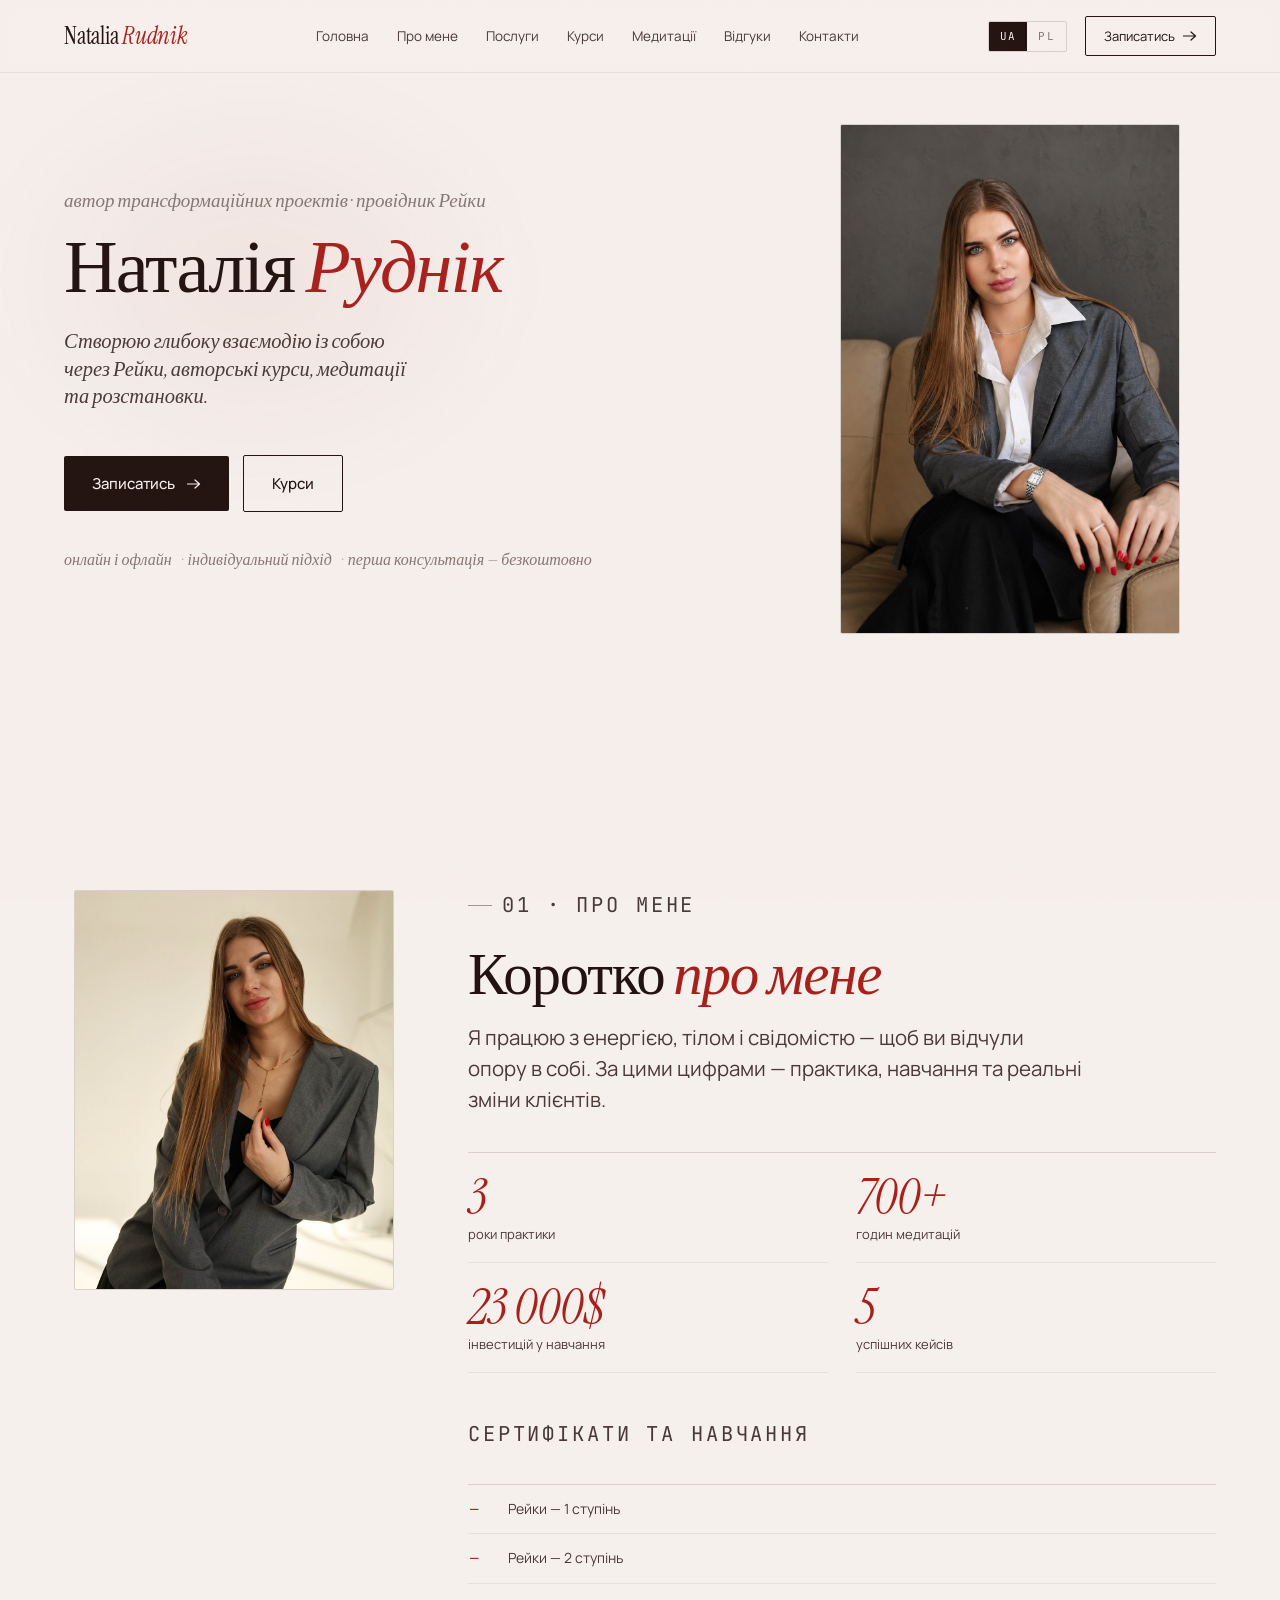
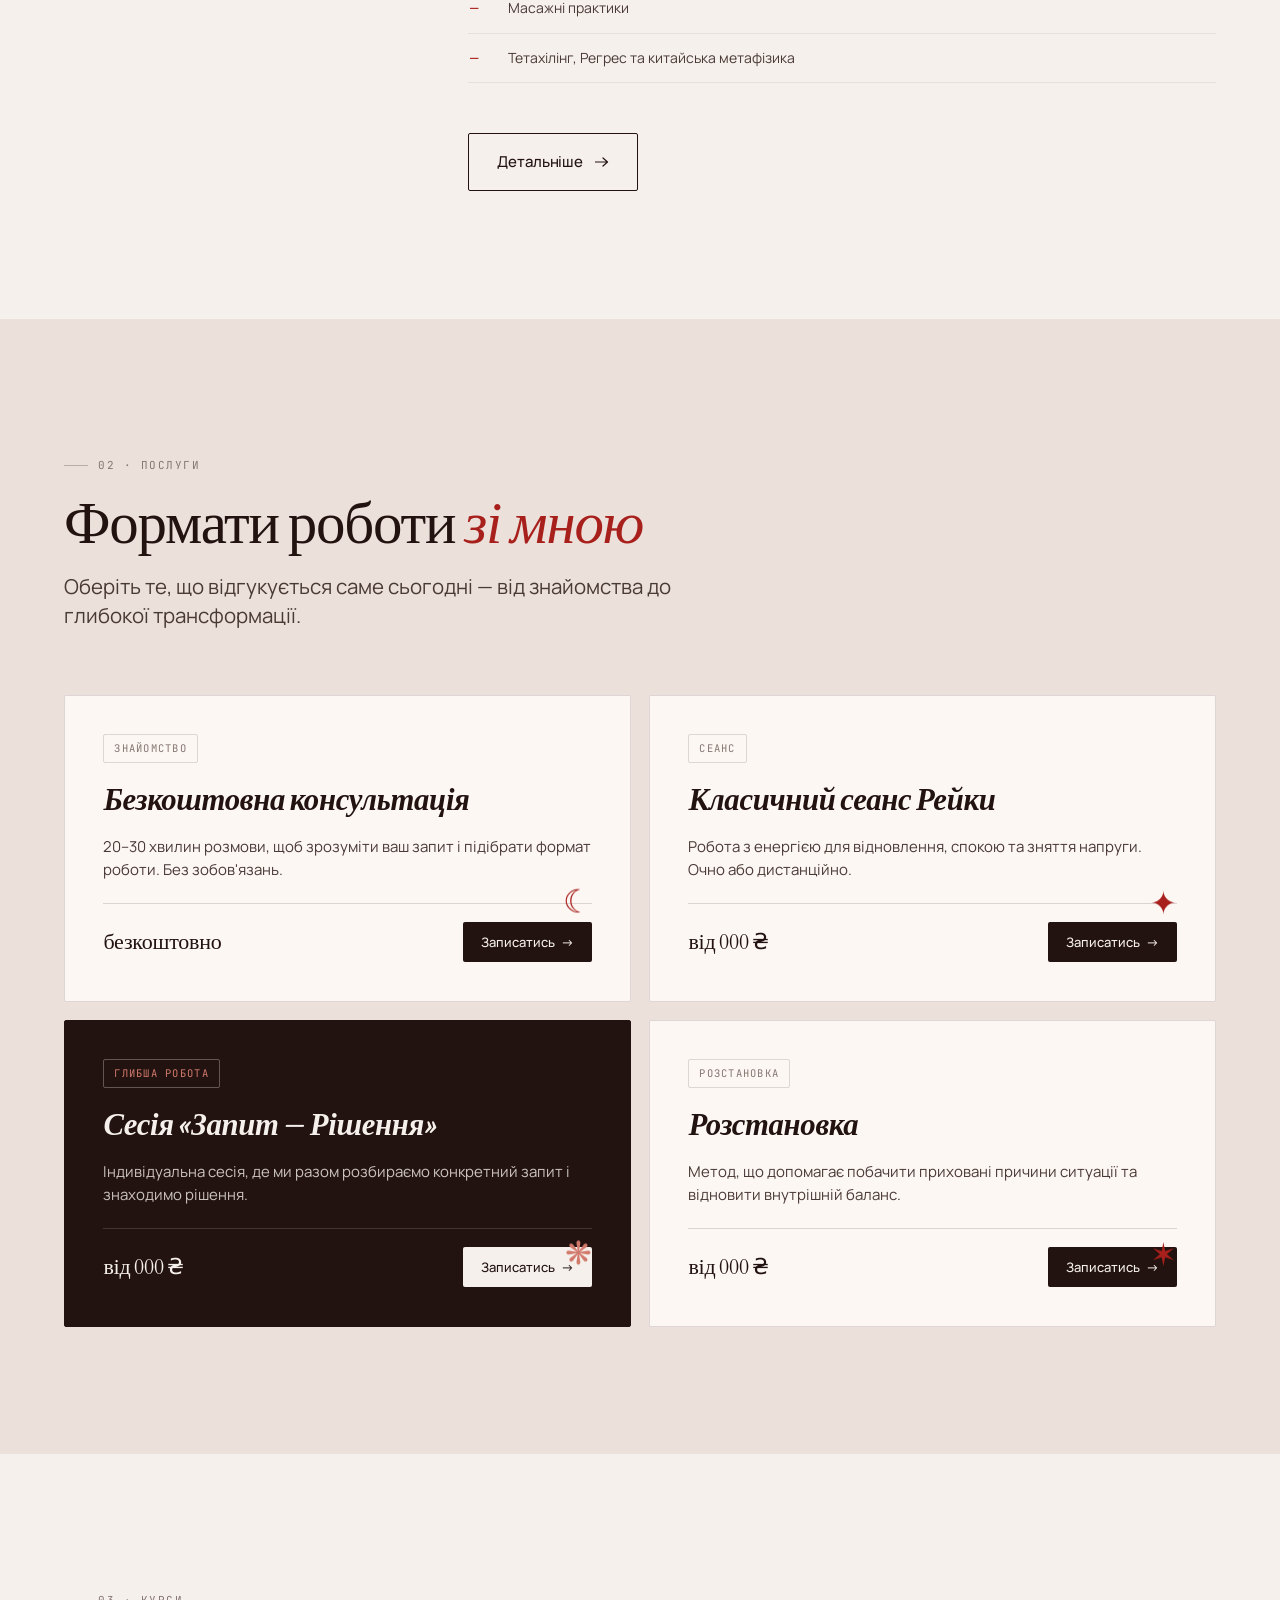
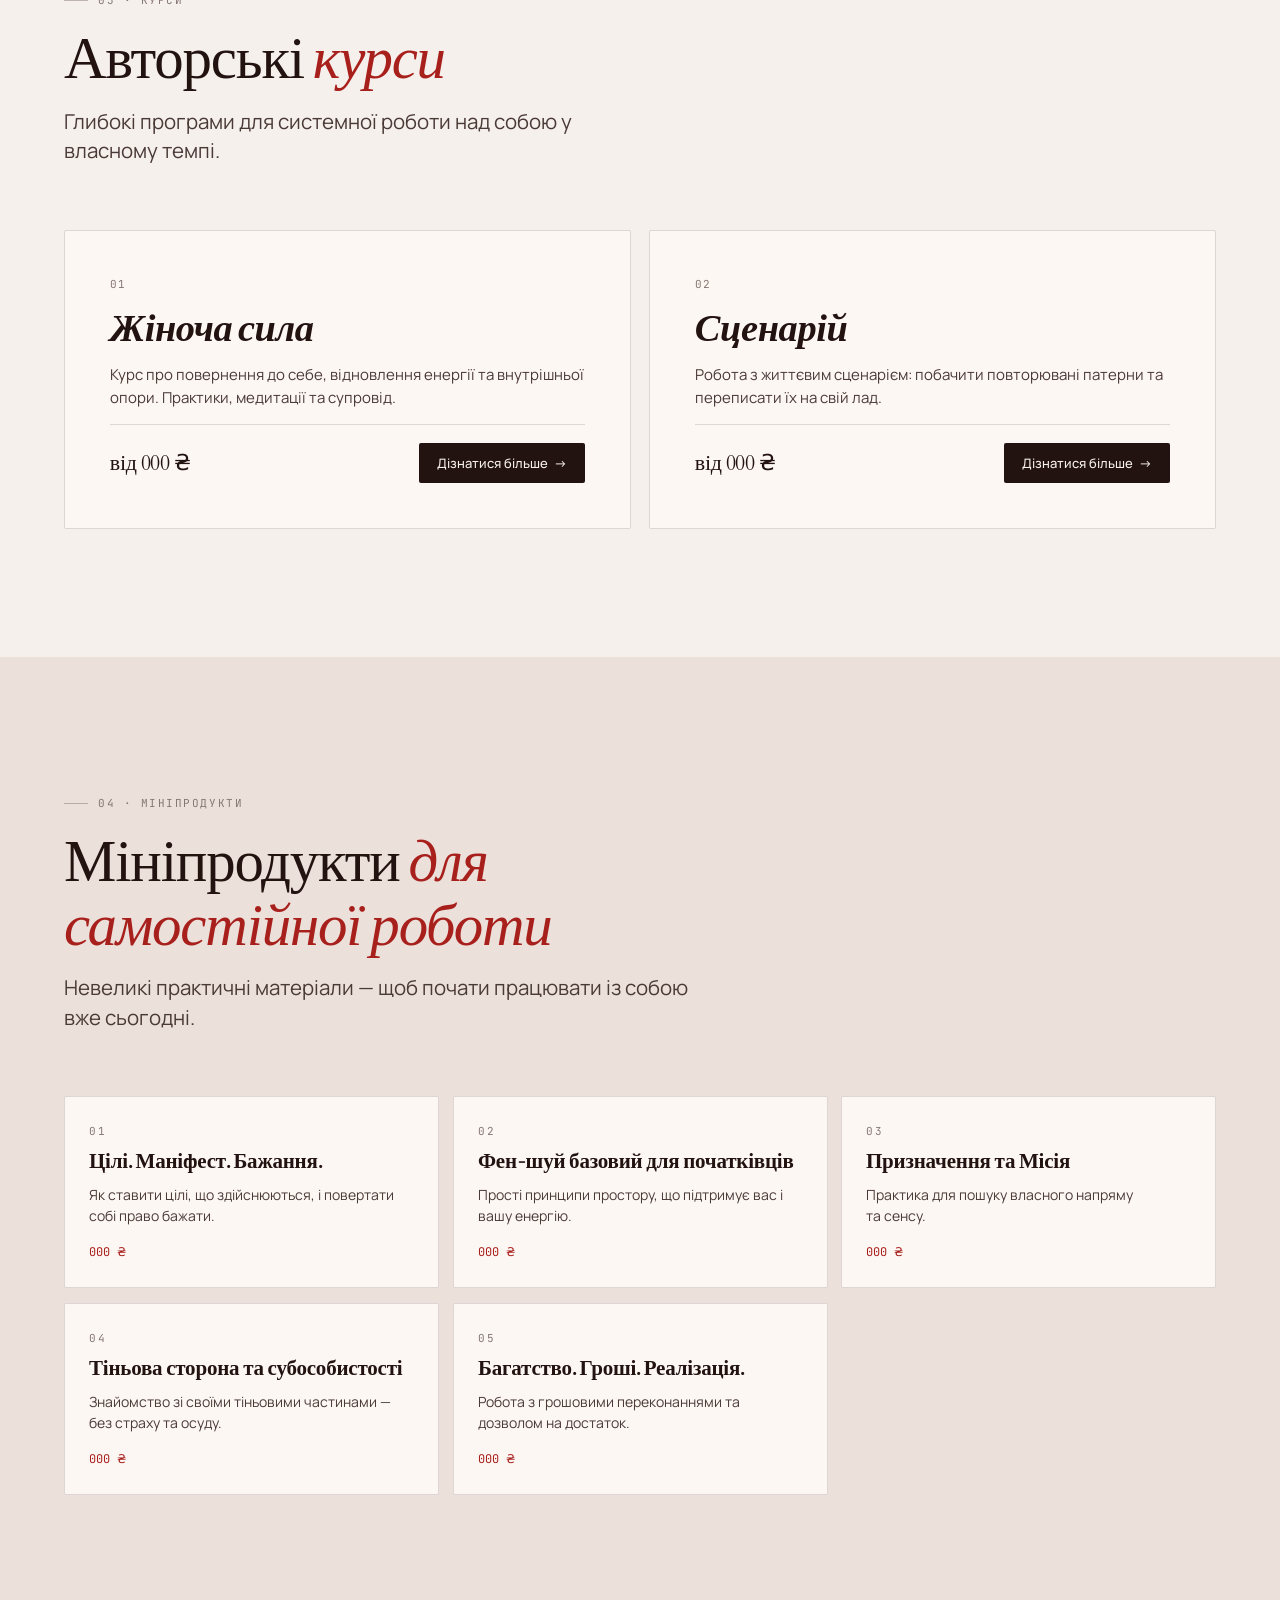
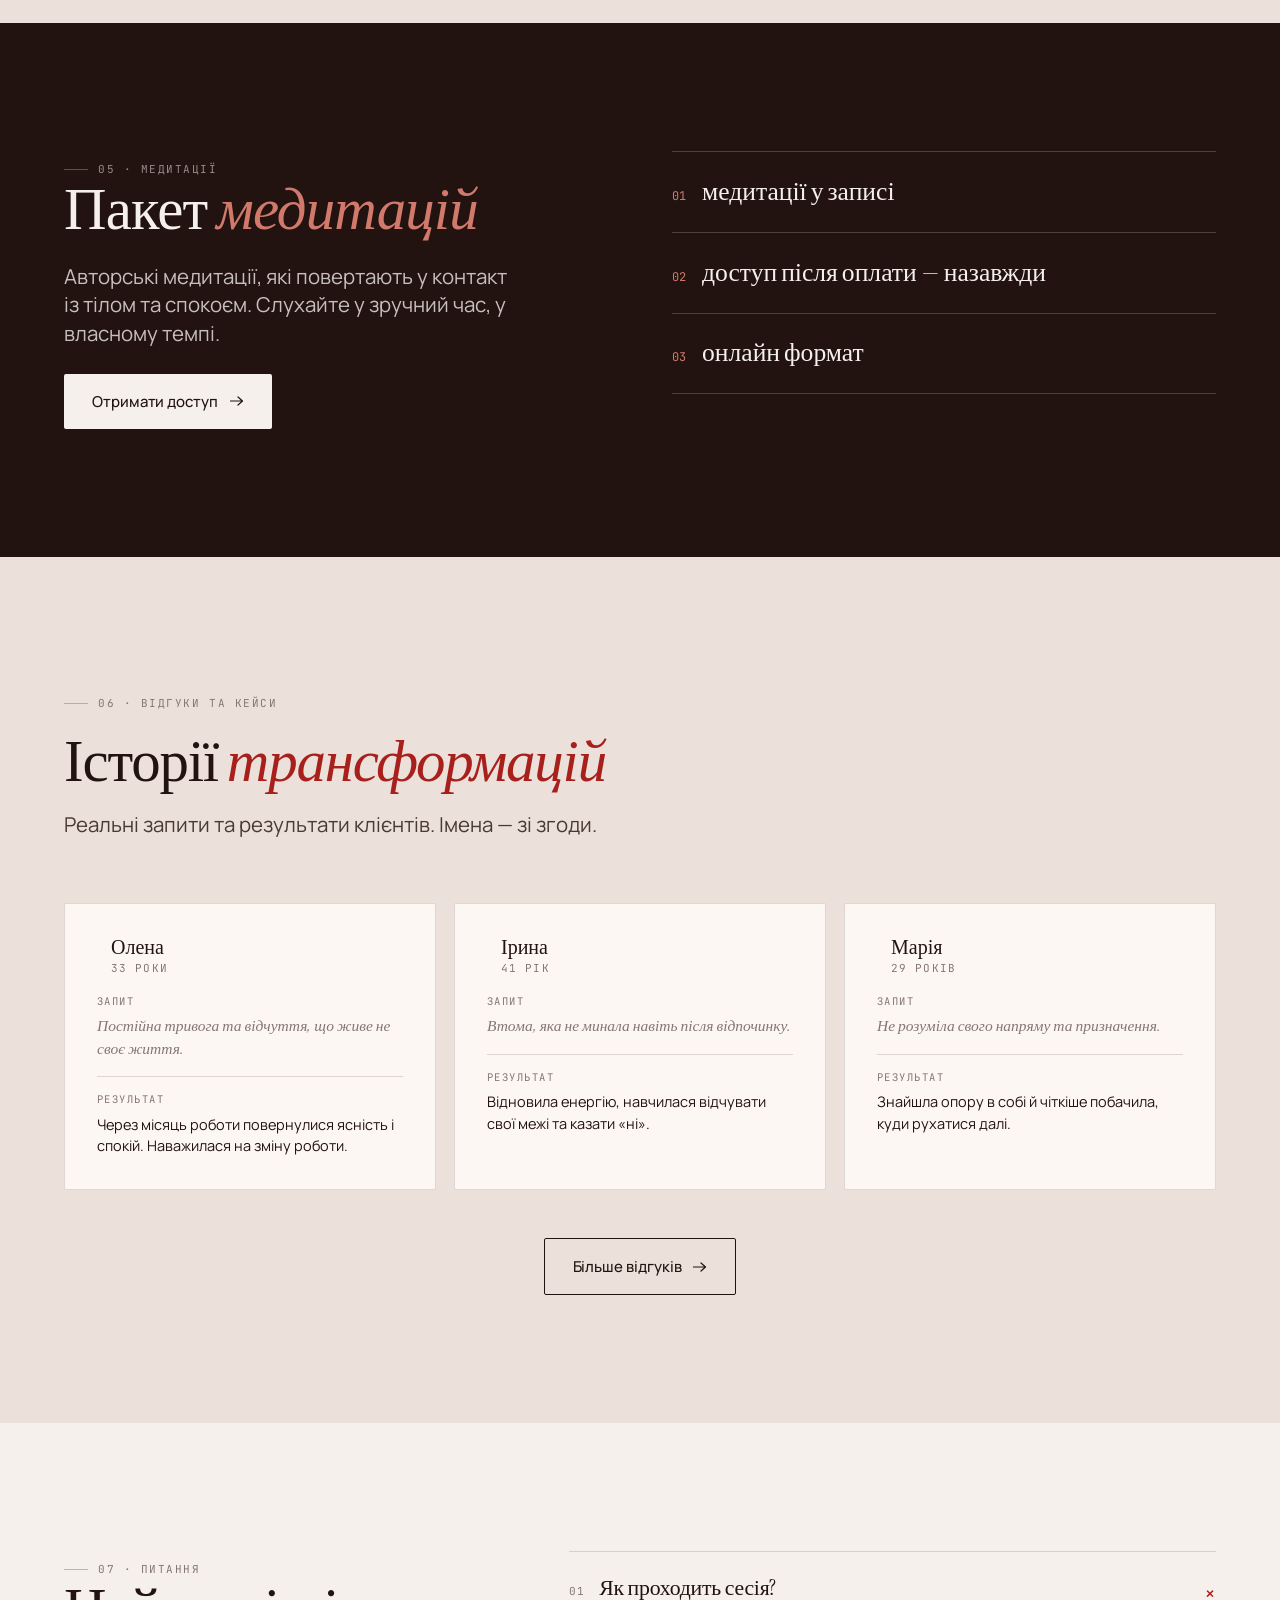
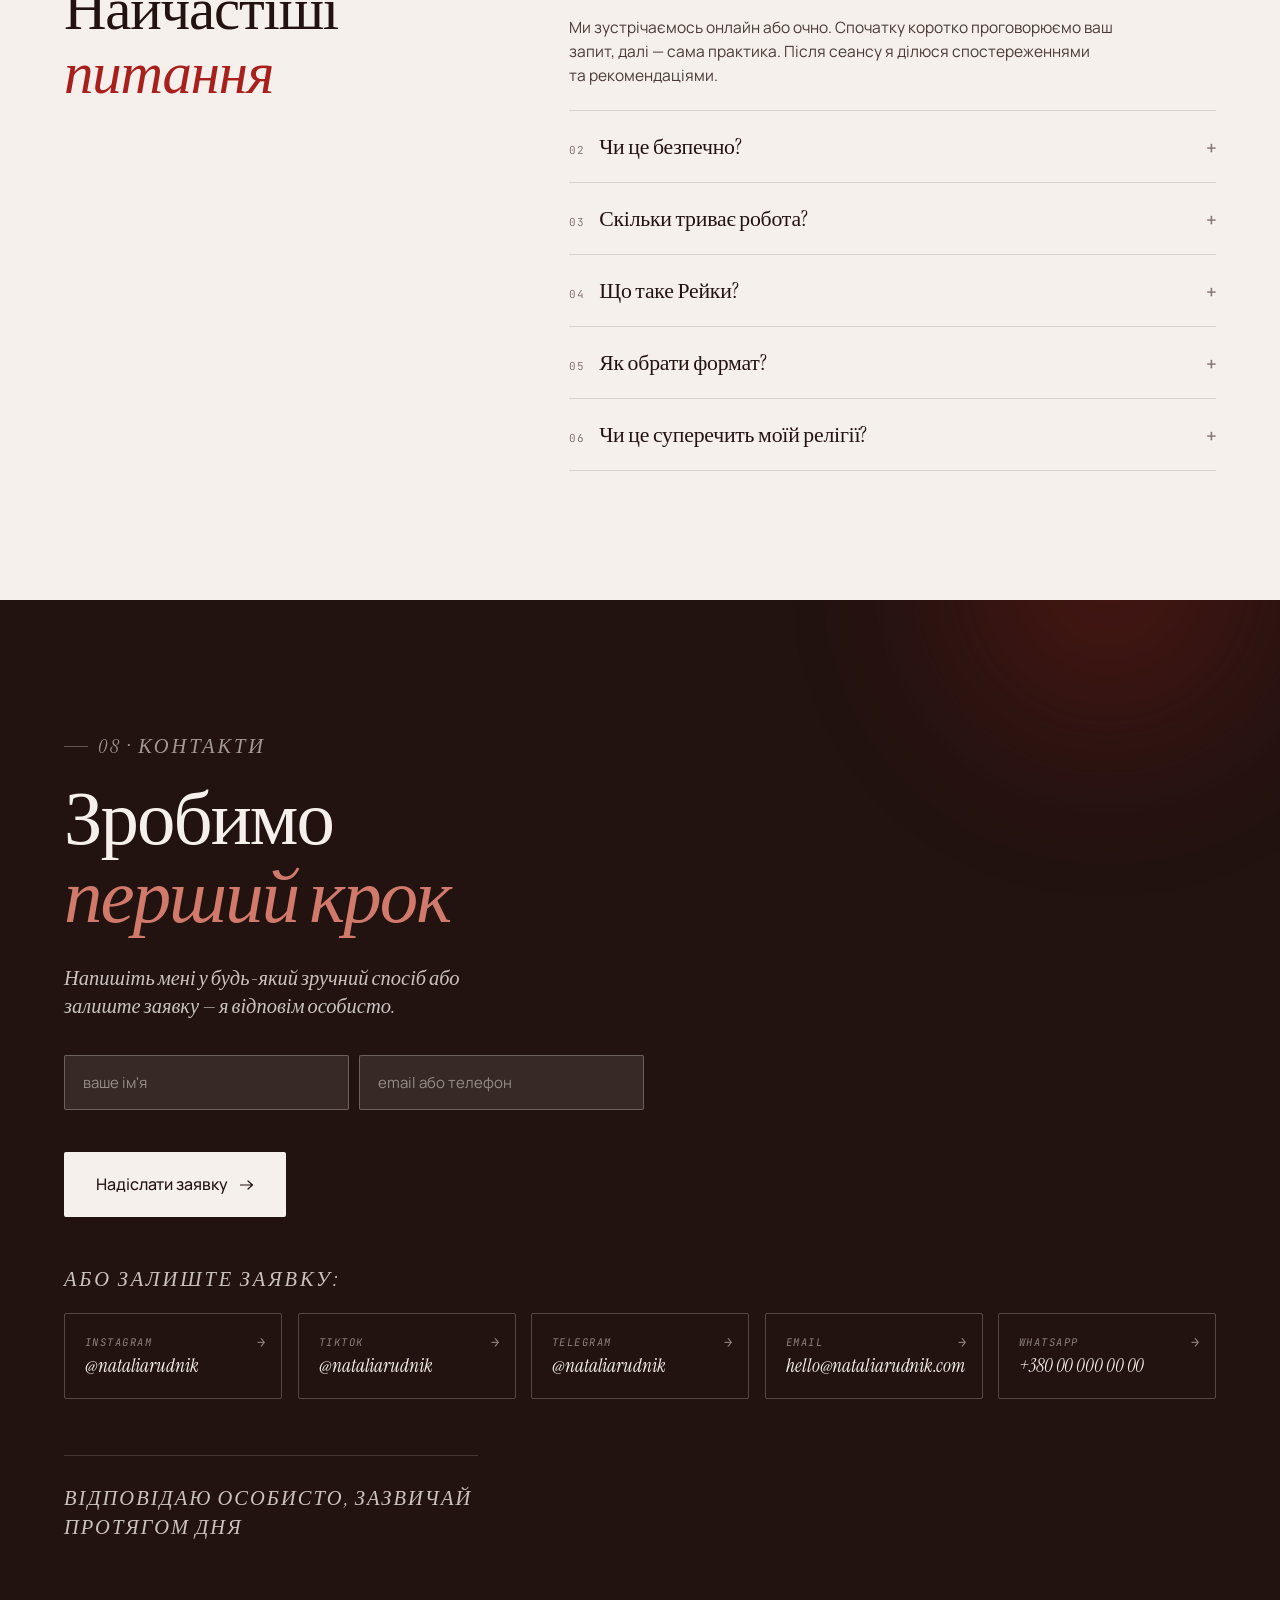
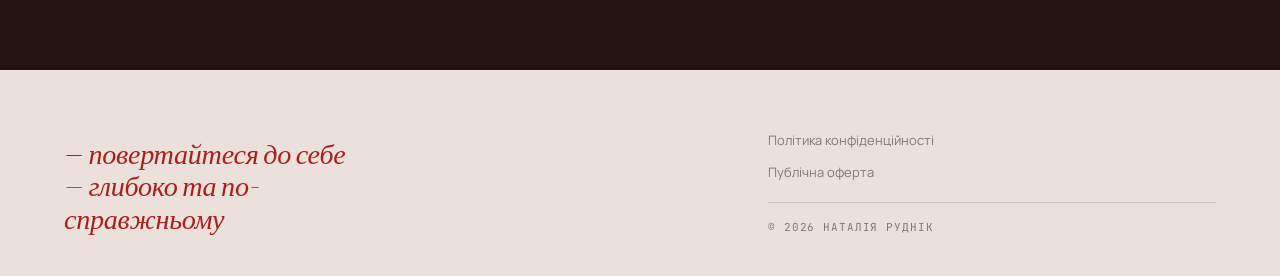
==== commit 9c4b2518: "Recolor to red palette; remove hero signature Deep-red accent (#a8201c), burgundy dark sections (#3a" ====
--- a/index.src.html
+++ b/index.src.html
@@ -9,7 +9,7 @@
   <meta name="keywords" content="Рейки, сеанс Рейки, провідник Рейки, розстановки, медитації, авторські курси, Наталія Руднік, трансформація, енергопрактик" />
   <meta name="author" content="Наталія Руднік" />
   <meta name="robots" content="index, follow, max-image-preview:large, max-snippet:-1" />
-  <meta name="theme-color" content="#f6f3ec" />
+  <meta name="theme-color" content="#f6f0ed" />
   <link rel="canonical" href="https://nataliarudnik.com/" />
   <link rel="alternate" hreflang="uk" href="https://nataliarudnik.com/" />
   <link rel="alternate" hreflang="pl" href="https://nataliarudnik.com/?lang=pl" />
@@ -172,7 +172,6 @@
         <div class="hero-portrait-wrap">
           <img class="hero-portrait" src="assets/hero.jpg" width="1023" height="1537"
                alt="Наталія Руднік — провідник Рейки та автор трансформаційних проектів" />
-          <div class="signature" aria-hidden="true">Наталія</div>
         </div>
       </div>
     </section>
--- a/styles.css
+++ b/styles.css
@@ -10,17 +10,18 @@
 html { -webkit-text-size-adjust: 100%; scroll-behavior: smooth; }
 
 body {
-  /* ── Palette: bone ───────────────────────────────────────────────────── */
-  --bg: #f6f3ec;
-  --bg-card: #fffbf3;
-  --bg-deep: #ece6da;
-  --ink: #1a1814;
-  --ink-soft: #45413a;
-  --ink-mute: #807a6e;
-  --line: rgba(26, 24, 20, .14);
-  --line-soft: rgba(26, 24, 20, .07);
-  --accent: #8b3a1a;
-  --accent-soft: #c87b5b;
+  /* ── Palette: red ────────────────────────────────────────────────────── */
+  --bg: #f6f0ed;
+  --bg-card: #fdf7f4;
+  --bg-deep: #ece0db;
+  --ink: #221310;
+  --ink-soft: #4a3a36;
+  --ink-mute: #857772;
+  --line: rgba(34, 19, 16, .14);
+  --line-soft: rgba(34, 19, 16, .07);
+  --accent: #a8201c;
+  --accent-soft: #d17a6c;
+  --night: #3a1417;          /* deep burgundy — dark sections */
 
   --font-serif: "Instrument Serif", "Cormorant Garamond", Georgia, serif;
   --font-body:  "Manrope", "DM Sans", system-ui, sans-serif;
